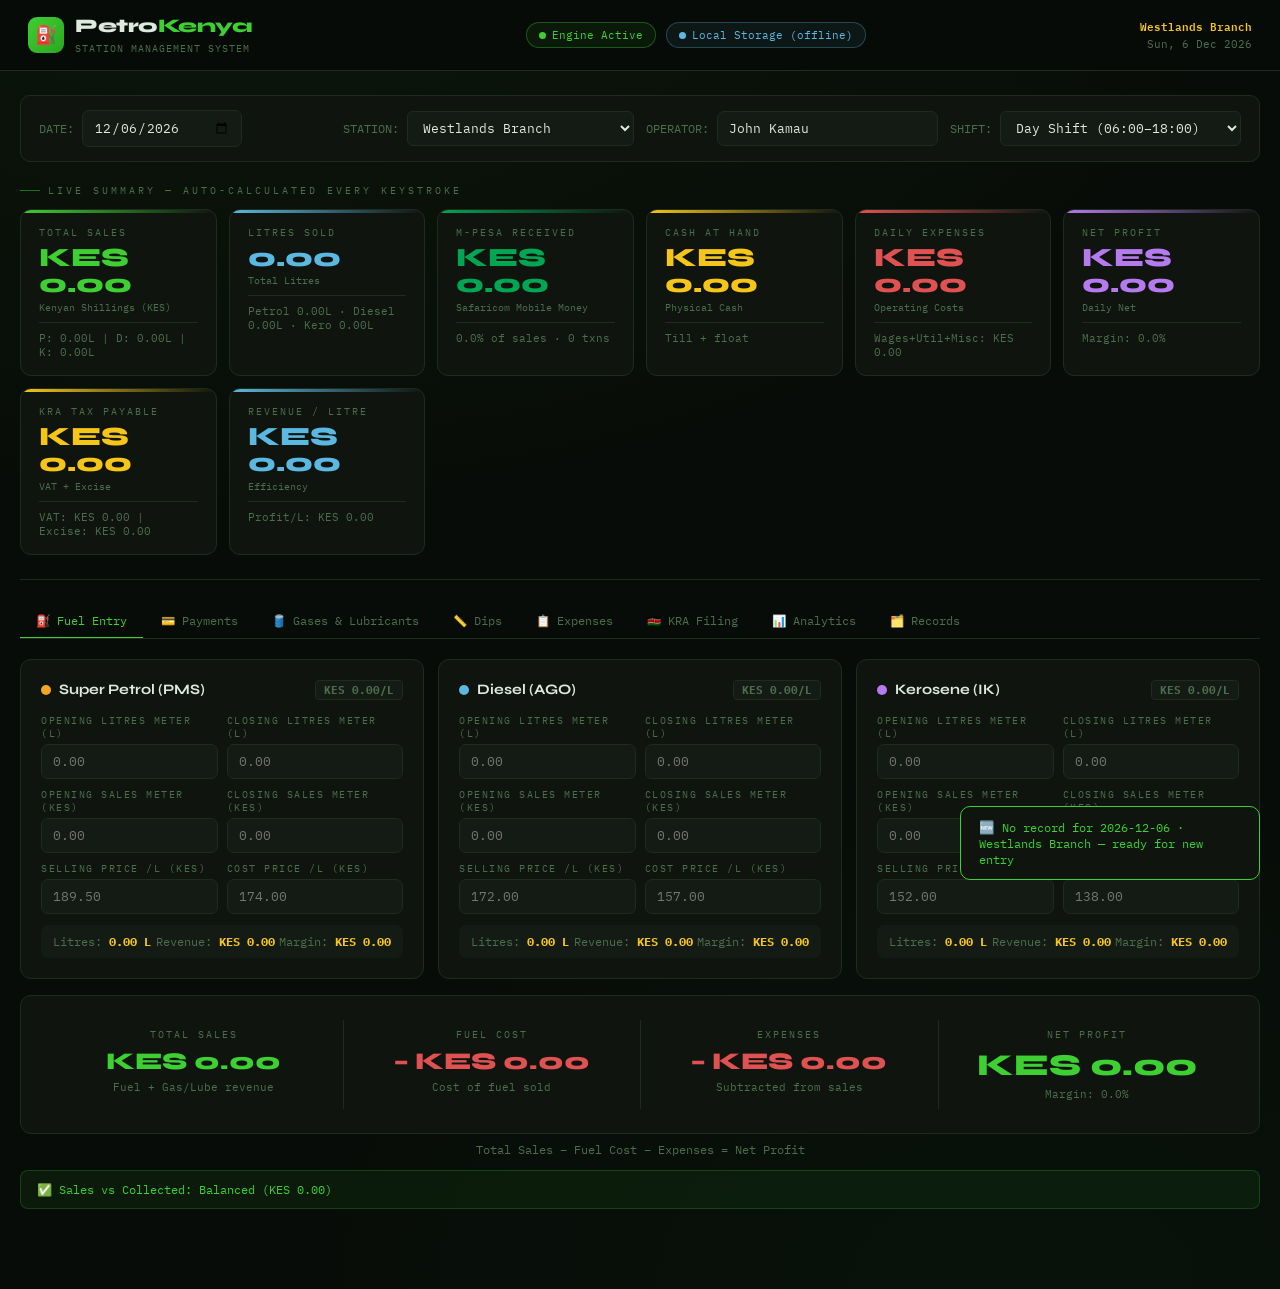
==== index.html @ 95410c6a "Add PetroKenya station dashboard with local SQLite backend API - index.html: station dashboard (fuel" ====
<!DOCTYPE html>
<html lang="en">
<head>
<meta charset="UTF-8">
<meta name="viewport" content="width=device-width,initial-scale=1.0">
<title>PetroKenya — Station Dashboard</title>
<link href="https://fonts.googleapis.com/css2?family=Syne:wght@400;600;700;800&family=IBM+Plex+Mono:wght@400;500;600&display=swap" rel="stylesheet">
<style>
:root{
  --bg:#080c08;--s1:#0f140f;--s2:#141a14;--s3:#1a221a;
  --brd:#1f2b1f;--acc:#3ecf32;--acc2:#f5c518;--mpesa:#00a651;
  --red:#e05252;--blue:#5bb8e0;--purple:#b57bee;
  --txt:#dfeadf;--mut:#4d6e4d;
  --mono:'IBM Plex Mono',monospace;--sans:'Syne',sans-serif;
}
*{margin:0;padding:0;box-sizing:border-box}
html{scroll-behavior:smooth}
body{background:var(--bg);color:var(--txt);font-family:var(--sans);min-height:100vh;
  background-image:radial-gradient(ellipse 80% 50% at 20% -10%,rgba(62,207,50,.06),transparent),
  radial-gradient(ellipse 60% 40% at 80% 100%,rgba(0,166,81,.04),transparent)}

/* ════ HEADER ════ */
header{display:flex;align-items:center;justify-content:space-between;
  padding:14px 28px;border-bottom:1px solid var(--brd);
  background:rgba(8,12,8,.96);position:sticky;top:0;z-index:200;
  backdrop-filter:blur(16px);gap:12px;flex-wrap:wrap}
.logo{display:flex;align-items:center;gap:11px;text-decoration:none}
.logo-mark{width:36px;height:36px;background:linear-gradient(135deg,var(--acc),#2aa820);
  border-radius:9px;display:flex;align-items:center;justify-content:center;font-size:18px;flex-shrink:0}
.logo-text h1{font-size:1.2rem;font-weight:800;letter-spacing:-.5px;color:var(--txt)}
.logo-text h1 span{color:var(--acc)}
.logo-text small{font-family:var(--mono);font-size:.62rem;color:var(--mut);letter-spacing:1px}
.hdr-center{display:flex;align-items:center;gap:10px;flex-wrap:wrap}
.status-pill{display:flex;align-items:center;gap:6px;padding:5px 12px;
  border-radius:20px;font-family:var(--mono);font-size:.68rem;border:1px solid var(--brd);
  white-space:nowrap;transition:all .3s}
.status-pill.ok{border-color:rgba(62,207,50,.35);color:var(--acc);background:rgba(62,207,50,.07)}
.status-pill.calc{border-color:rgba(245,197,24,.35);color:var(--acc2);background:rgba(245,197,24,.07)}
.status-pill.err{border-color:rgba(224,82,82,.35);color:var(--red);background:rgba(224,82,82,.07)}
.dot{width:7px;height:7px;border-radius:50%;background:currentColor}
.dot.pulse{animation:pulse 2s infinite}
@keyframes pulse{0%,100%{opacity:1}50%{opacity:.2}}
.spin{display:inline-block;width:9px;height:9px;border:2px solid currentColor;
  border-top-color:transparent;border-radius:50%;animation:spin .6s linear infinite}
@keyframes spin{to{transform:rotate(360deg)}}
.hdr-info{text-align:right;font-family:var(--mono);font-size:.68rem;color:var(--mut);line-height:1.7}
.hdr-info strong{color:var(--acc2)}

/* ════ LAYOUT ════ */
main{max-width:1380px;margin:0 auto;padding:24px 20px 80px}
.sep{border:none;border-top:1px solid var(--brd);margin:24px 0}
.stag{font-family:var(--mono);font-size:.6rem;letter-spacing:3px;text-transform:uppercase;
  color:var(--mut);margin-bottom:12px;display:flex;align-items:center;gap:8px}
.stag::before{content:'';display:inline-block;width:20px;height:1px;background:var(--acc);opacity:.5}

/* ════ TOP BAR ════ */
.top-bar{display:flex;align-items:center;gap:12px;margin-bottom:22px;flex-wrap:wrap;
  background:var(--s1);border:1px solid var(--brd);border-radius:10px;padding:14px 18px}
.top-bar label{font-family:var(--mono);font-size:.72rem;color:var(--mut);white-space:nowrap}
.top-bar input,.top-bar select{
  background:var(--s2);border:1px solid var(--brd);color:var(--txt);
  font-family:var(--mono);font-size:.82rem;padding:7px 11px;border-radius:6px;outline:none;
  transition:border-color .18s;min-width:0}
.top-bar input:focus,.top-bar select:focus{border-color:var(--acc)}
.date-grp,.station-grp{display:flex;align-items:center;gap:8px;flex:1;min-width:160px}
.date-grp input{max-width:160px}
.station-grp input{flex:1}

/* ════ SUMMARY CARDS ════ */
.cards{display:grid;grid-template-columns:repeat(auto-fit,minmax(195px,1fr));gap:12px;margin-bottom:24px}
.card{background:var(--s1);border:1px solid var(--brd);border-radius:11px;
  padding:16px 18px;position:relative;overflow:hidden;cursor:default;
  transition:border-color .2s,transform .15s}
.card:hover{border-color:var(--c,var(--acc));transform:translateY(-2px)}
.card::before{content:'';position:absolute;top:0;left:0;right:0;height:3px;
  background:linear-gradient(90deg,var(--c,var(--acc)),transparent)}
.card-lbl{font-family:var(--mono);font-size:.6rem;letter-spacing:2px;text-transform:uppercase;
  color:var(--mut);margin-bottom:6px}
.card-val{font-size:1.65rem;font-weight:800;line-height:1;color:var(--c,var(--acc));
  transition:all .3s;font-variant-numeric:tabular-nums}
.card-unit{font-family:var(--mono);font-size:.62rem;color:var(--mut);margin-top:3px}
.card-sub{font-family:var(--mono);font-size:.68rem;color:var(--mut);margin-top:8px;
  padding-top:8px;border-top:1px solid var(--brd)}
.card-sub b{color:var(--txt)}

/* ════ TABS ════ */
.tabs{display:flex;gap:2px;border-bottom:1px solid var(--brd);margin-bottom:20px;overflow-x:auto;
  scrollbar-width:none}
.tabs::-webkit-scrollbar{display:none}
.tab-btn{font-family:var(--mono);font-size:.72rem;padding:9px 16px;border:none;
  background:transparent;color:var(--mut);cursor:pointer;
  border-bottom:2px solid transparent;margin-bottom:-1px;white-space:nowrap;
  border-radius:5px 5px 0 0;transition:color .2s,background .2s}
.tab-btn:hover{color:var(--txt);background:rgba(255,255,255,.03)}
.tab-btn.on{color:var(--acc);border-bottom-color:var(--acc)}
.panel{display:none}.panel.on{display:block}

/* ════ GRIDS ════ */
.g2{display:grid;grid-template-columns:repeat(auto-fit,minmax(290px,1fr));gap:14px}
.g3{display:grid;grid-template-columns:repeat(auto-fit,minmax(195px,1fr));gap:12px}
.g4{display:grid;grid-template-columns:repeat(auto-fit,minmax(170px,1fr));gap:10px}
.box{background:var(--s1);border:1px solid var(--brd);border-radius:11px;padding:20px}
.box-title{font-weight:700;font-size:.9rem;margin-bottom:14px;display:flex;align-items:center;gap:8px}
.fuel-dot{width:10px;height:10px;border-radius:50%;flex-shrink:0}
.price-tag{margin-left:auto;font-family:var(--mono);font-size:.7rem;background:var(--s2);
  border:1px solid var(--brd);padding:2px 8px;border-radius:4px;color:var(--mut)}
.ig{display:flex;flex-direction:column;gap:4px}
.ig label{font-family:var(--mono);font-size:.6rem;letter-spacing:1.5px;text-transform:uppercase;color:var(--mut)}
input[type=number],input[type=text],input[type=date],select,textarea{
  background:var(--s2);border:1px solid var(--brd);color:var(--txt);
  font-family:var(--mono);font-size:.82rem;padding:8px 11px;border-radius:7px;
  outline:none;width:100%;transition:border-color .18s}
input:focus,select:focus,textarea:focus{border-color:var(--acc)}
input[readonly]{background:rgba(245,197,24,.04);border-color:rgba(245,197,24,.15);
  color:var(--acc2);cursor:default}
textarea{resize:vertical;min-height:72px}
.fuel-row{display:grid;grid-template-columns:1fr 1fr;gap:9px}
.fuel-total{margin-top:11px;background:var(--s2);border-radius:7px;padding:9px 12px;
  display:flex;justify-content:space-between;font-family:var(--mono);font-size:.75rem;color:var(--mut)}
.fuel-total b{color:var(--acc2)}

/* ════ PROFIT BOX ════ */
.pbox{background:var(--s1);border:1px solid var(--brd);border-radius:11px;padding:24px;
  display:grid;grid-template-columns:1fr 1fr 1fr;gap:0;margin-top:16px}
@media(max-width:620px){.pbox{grid-template-columns:1fr}}
.pbox-item{text-align:center;padding:8px 16px}
.pbox-item+.pbox-item{border-left:1px solid var(--brd)}
@media(max-width:620px){.pbox-item+.pbox-item{border-left:none;border-top:1px solid var(--brd);padding-top:20px}}
.pl{font-family:var(--mono);font-size:.62rem;letter-spacing:2px;text-transform:uppercase;color:var(--mut);margin-bottom:6px}
.pv{font-size:1.9rem;font-weight:800;transition:color .3s,all .3s}
.pm{font-family:var(--mono);font-size:.68rem;color:var(--mut);margin-top:4px}

/* ════ VARIANCE ════ */
.var-bar{margin-top:13px;padding:11px 16px;border-radius:8px;font-family:var(--mono);
  font-size:.76rem;display:flex;align-items:center;gap:8px;transition:all .3s}
.var-bar.ok{background:rgba(62,207,50,.07);border:1px solid rgba(62,207,50,.22);color:var(--acc)}
.var-bar.warn{background:rgba(245,197,24,.07);border:1px solid rgba(245,197,24,.22);color:var(--acc2)}
.var-bar.bad{background:rgba(224,82,82,.07);border:1px solid rgba(224,82,82,.22);color:var(--red)}

/* ════ KRA BOX ════ */
.kra-wrap{border:1px solid var(--brd);border-radius:11px;overflow:hidden}
.kra-head{background:linear-gradient(135deg,#1a1100,#0a140a);
  border-bottom:1px solid var(--brd);padding:16px 22px;display:flex;align-items:center;gap:13px}
.kra-seal{width:44px;height:44px;background:var(--acc2);border-radius:50%;
  display:flex;align-items:center;justify-content:center;font-size:20px;flex-shrink:0}
.kra-ttl{font-weight:800;font-size:1rem}
.kra-sub{font-family:var(--mono);font-size:.68rem;color:var(--mut);margin-top:2px}
.kra-body{padding:22px;background:var(--s1)}
.kra-computed{background:var(--s2);border:1px solid var(--brd);border-radius:9px;
  padding:16px;margin-top:16px}
.kcc-title{font-family:var(--mono);font-size:.62rem;letter-spacing:2px;text-transform:uppercase;
  color:var(--mut);margin-bottom:12px;display:flex;align-items:center;gap:8px}
.kcc-title::after{content:'AUTO';font-size:.55rem;background:rgba(62,207,50,.15);
  color:var(--acc);border:1px solid rgba(62,207,50,.25);padding:1px 6px;border-radius:3px}
.kcc-grid{display:grid;grid-template-columns:repeat(auto-fit,minmax(160px,1fr));gap:12px}
.kcc-item .lbl{font-family:var(--mono);font-size:.62rem;color:var(--mut)}
.kcc-item .val{font-family:var(--mono);font-size:.95rem;font-weight:600;color:var(--acc2);margin-top:2px;transition:all .3s}
.kcc-item.big .val{font-size:1.15rem;color:#ffd700}
.kra-note{background:rgba(245,197,24,.05);border:1px solid rgba(245,197,24,.15);
  border-radius:7px;padding:11px 15px;margin-top:14px;font-family:var(--mono);
  font-size:.7rem;color:#a08010;line-height:1.7}

/* ════ ANALYTICS CHARTS ════ */
.chart-bars{margin-top:8px}
.cb-row{display:flex;align-items:center;gap:10px;margin-bottom:7px;font-family:var(--mono);font-size:.72rem}
.cb-lbl{width:75px;color:var(--mut);text-align:right;white-space:nowrap;overflow:hidden;text-overflow:ellipsis}
.cb-track{flex:1;height:18px;background:var(--s2);border-radius:3px;overflow:hidden;position:relative}
.cb-fill{height:100%;border-radius:3px;transition:width .7s cubic-bezier(.4,0,.2,1);min-width:2px}
.cb-val{width:100px;color:var(--acc2);text-align:right;white-space:nowrap}
.stat-row{display:flex;justify-content:space-between;padding:7px 0;
  border-bottom:1px solid rgba(31,43,31,.7);font-family:var(--mono);font-size:.78rem}
.stat-row:last-child{border:none}
.stat-row span:last-child{color:var(--acc2);font-weight:600}

/* ════ RECORDS TABLE ════ */
.tbl-wrap{border:1px solid var(--brd);border-radius:11px;overflow:auto;background:var(--s1)}
table{width:100%;border-collapse:collapse;font-family:var(--mono);font-size:.72rem;white-space:nowrap}
thead{border-bottom:1px solid var(--brd)}
th{padding:10px 13px;text-align:left;color:var(--mut);letter-spacing:1.5px;text-transform:uppercase;font-size:.58rem}
td{padding:10px 13px;border-bottom:1px solid rgba(31,43,31,.6)}
tr:last-child td{border:none}
tr:hover td{background:var(--s2)}
.badge{display:inline-block;padding:2px 8px;border-radius:4px;font-size:.65rem;font-weight:600}
.bg{background:rgba(62,207,50,.12);color:var(--acc);border:1px solid rgba(62,207,50,.22)}
.br{background:rgba(224,82,82,.1);color:var(--red);border:1px solid rgba(224,82,82,.2)}

/* ════ BUTTONS ════ */
.btn{font-family:var(--sans);font-weight:700;font-size:.8rem;letter-spacing:.3px;
  padding:10px 20px;border-radius:8px;border:none;cursor:pointer;transition:all .18s;outline:none}
.btn-g{background:var(--acc);color:#030a03}.btn-g:hover{background:#52d946;transform:translateY(-1px)}
.btn-y{background:var(--acc2);color:#080400;font-weight:800}.btn-y:hover{background:#ffd72a;transform:translateY(-1px)}
.btn-o{background:transparent;border:1px solid var(--brd);color:var(--mut)}.btn-o:hover{border-color:var(--acc);color:var(--acc)}
.btn-r{background:transparent;border:1px solid var(--red);color:var(--red)}.btn-r:hover{background:rgba(224,82,82,.1)}
.btn-b{background:rgba(62,207,50,.1);border:1px solid rgba(62,207,50,.25);color:var(--acc)}.btn-b:hover{background:rgba(62,207,50,.18)}
.actions{display:flex;gap:10px;flex-wrap:wrap;margin-top:18px}

/* ════ MODAL ════ */
.overlay{position:fixed;inset:0;background:rgba(0,0,0,.88);z-index:300;
  display:flex;align-items:center;justify-content:center;
  opacity:0;pointer-events:none;transition:opacity .25s}
.overlay.open{opacity:1;pointer-events:all}
.modal{background:var(--s1);border:1px solid var(--brd);border-radius:14px;
  padding:28px;max-width:580px;width:92%;max-height:92vh;overflow-y:auto;
  transform:scale(.94);transition:transform .25s}
.overlay.open .modal{transform:scale(1)}
.m-title{font-size:1.1rem;font-weight:800;margin-bottom:4px}
.m-sub{font-family:var(--mono);font-size:.7rem;color:var(--mut);margin-bottom:20px}
.m-sec{margin-bottom:16px}
.m-sec-ttl{font-family:var(--mono);font-size:.62rem;letter-spacing:2px;text-transform:uppercase;
  color:var(--mut);margin-bottom:8px;border-bottom:1px solid var(--brd);padding-bottom:5px}
.m-row{display:flex;justify-content:space-between;padding:5px 0;font-family:var(--mono);
  font-size:.77rem;border-bottom:1px solid rgba(31,43,31,.5)}
.m-row:last-child{border:none}
.m-row span:last-child{color:var(--acc2);font-weight:600}
.m-foot{display:flex;gap:10px;justify-content:flex-end;margin-top:20px;border-top:1px solid var(--brd);padding-top:16px}

/* ════ PRINT STYLES ════ */
@media print{
  header,#tabBar,.actions,#toast,.overlay{display:none!important}
  body{background:#fff;color:#000}
  .card,.box,.kra-wrap,.tbl-wrap{border:1px solid #ccc!important;background:#fff!important;break-inside:avoid}
  .card-val,.pv,.kcc-item .val{color:#000!important}
}

/* ════ TOAST ════ */
#toast{position:fixed;bottom:20px;right:20px;background:var(--s1);
  border:1px solid var(--acc);border-radius:10px;padding:12px 18px;
  font-family:var(--mono);font-size:.78rem;color:var(--acc);z-index:999;
  transform:translateY(60px);opacity:0;transition:all .28s ease;max-width:300px}
#toast.show{transform:translateY(0);opacity:1}
#toast.e{border-color:var(--red);color:var(--red)}
</style>
</head>
<body>

<!-- ═══ HEADER ═══ -->
<header>
  <div class="logo">
    <div class="logo-mark">⛽</div>
    <div class="logo-text">
      <h1>Petro<span>Kenya</span></h1>
      <small>STATION MANAGEMENT SYSTEM</small>
    </div>
  </div>
  <div class="hdr-center">
    <div class="status-pill ok" id="enginePill">
      <span class="dot pulse"></span> C++ Engine Ready
    </div>
    <div class="status-pill" id="dbPill" style="border-color:rgba(91,184,224,.3);color:var(--blue);background:rgba(91,184,224,.07)">
      <span class="dot" style="background:var(--blue)"></span> SQLite Active
    </div>
  </div>
  <div class="hdr-info">
    <div id="hStation" style="font-weight:600;color:var(--acc2)">Westlands Branch</div>
    <div id="hDate"></div>
  </div>
</header>

<main>
  <!-- TOP BAR -->
  <div class="top-bar">
    <div class="date-grp">
      <label>DATE:</label>
      <input type="date" id="fDate" oninput="this.dataset.userEdited='1';loadRecordForDateAndStation()">
    </div>
    <div class="station-grp">
      <label>STATION:</label>
      <select id="fStation" onchange="document.getElementById('hStation').textContent=this.value||'PetroKenya';loadRecordForDateAndStation()">
        <option value="Westlands Branch">Westlands Branch</option>
        <option value="Himaki Branch">Himaki Branch</option>
        <option value="Ngeria Branch">Ngeria Branch</option>
        <option value="Nairobi West Branch">Nairobi West Branch</option>
        <option value="Mombasa Road Branch">Mombasa Road Branch</option>
        <option value="Kisumu Branch">Kisumu Branch</option>
        <option value="Nakuru Branch">Nakuru Branch</option>
      </select>
    </div>
    <div class="station-grp">
      <label>OPERATOR:</label>
      <input type="text" id="fOperator" placeholder="Operator Name" value="John Kamau">
    </div>
    <div class="station-grp">
      <label>SHIFT:</label>
      <select id="fShift">
        <option>Day Shift (06:00–18:00)</option>
        <option>Night Shift (18:00–06:00)</option>
        <option>Full Day</option>
      </select>
    </div>
  </div>

  <!-- ── SUMMARY CARDS ── -->
  <div class="stag">Live Summary — auto-calculated every keystroke</div>
  <div class="cards">
    <div class="card" style="--c:#3ecf32">
      <div class="card-lbl">Total Sales</div>
      <div class="card-val" id="cRev">KES 0</div>
      <div class="card-unit">Kenyan Shillings (KES)</div>
      <div class="card-sub" id="cRevSub">Awaiting fuel data…</div>
    </div>
    <div class="card" style="--c:#5bb8e0">
      <div class="card-lbl">Litres Sold</div>
      <div class="card-val" id="cLit">0.00</div>
      <div class="card-unit">Total Litres</div>
      <div class="card-sub" id="cLitSub">—</div>
    </div>
    <div class="card" style="--c:#00a651">
      <div class="card-lbl">M-Pesa Received</div>
      <div class="card-val" id="cMpesa">KES 0</div>
      <div class="card-unit">Safaricom Mobile Money</div>
      <div class="card-sub" id="cMpesaSub">0 transactions</div>
    </div>
    <div class="card" style="--c:#f5c518">
      <div class="card-lbl">Cash at Hand</div>
      <div class="card-val" id="cCash">KES 0</div>
      <div class="card-unit">Physical Cash</div>
      <div class="card-sub">Till + float</div>
    </div>
    <div class="card" style="--c:#e05252">
      <div class="card-lbl">Daily Expenses</div>
      <div class="card-val" id="cExp">KES 0</div>
      <div class="card-unit">Operating Costs</div>
      <div class="card-sub" id="cExpSub">—</div>
    </div>
    <div class="card" id="profCard" style="--c:#b57bee">
      <div class="card-lbl">Net Profit</div>
      <div class="card-val" id="cProfit">KES 0</div>
      <div class="card-unit">Daily Net</div>
      <div class="card-sub" id="cMarginSub">Margin: 0%</div>
    </div>
    <div class="card" style="--c:#f5c518">
      <div class="card-lbl">KRA Tax Payable</div>
      <div class="card-val" id="cTax">KES 0</div>
      <div class="card-unit">VAT + Excise</div>
      <div class="card-sub" id="cTaxSub">—</div>
    </div>
    <div class="card" style="--c:#5bb8e0">
      <div class="card-lbl">Revenue / Litre</div>
      <div class="card-val" id="cRevPerL">KES 0</div>
      <div class="card-unit">Efficiency</div>
      <div class="card-sub" id="cProfPerL">Profit/L: KES 0</div>
    </div>
  </div>

  <hr class="sep">

  <!-- ══ TABS ══ -->
  <div class="tabs" id="tabBar">
    <button class="tab-btn on"  onclick="tab('fuel',this)">⛽ Fuel Entry</button>
    <button class="tab-btn"     onclick="tab('pay',this)">💳 Payments</button>
    <button class="tab-btn"     onclick="tab('gas',this)">🛢️ Gases & Lubricants</button>
    <button class="tab-btn"     onclick="tab('dips',this)">📏 Dips</button>
    <button class="tab-btn"     onclick="tab('exp',this)">📋 Expenses</button>
    <button class="tab-btn"     onclick="tab('kra',this)">🇰🇪 KRA Filing</button>
    <button class="tab-btn"     onclick="tab('ana',this)">📊 Analytics</button>
    <button class="tab-btn"     onclick="tab('rec',this)">🗂️ Records</button>
  </div>

  <!-- ══ PANEL: FUEL ══ -->
  <div class="panel on" id="p-fuel">
    <div class="g2">
      <!-- PETROL -->
      <div class="box">
        <div class="box-title">
          <div class="fuel-dot" style="background:#f5a623"></div>
          Super Petrol (PMS)
          <div class="price-tag">KES <span id="pPriceTag">0</span>/L</div>
        </div>
        <div class="fuel-row">
          <div class="ig"><label>Opening Litres Meter (L)</label>
            <input type="number" id="pOpen" placeholder="0.00" step="0.01" oninput="calc()"></div>
          <div class="ig"><label>Closing Litres Meter (L)</label>
            <input type="number" id="pClose" placeholder="0.00" step="0.01" oninput="calc()"></div>
          <div class="ig"><label>Opening Sales Meter (KES)</label>
            <input type="number" id="pSalesOpen" placeholder="0.00" step="0.01" oninput="calc()"></div>
          <div class="ig"><label>Closing Sales Meter (KES)</label>
            <input type="number" id="pSalesClose" placeholder="0.00" step="0.01" oninput="calc()"></div>
          <div class="ig"><label>Selling Price /L (KES)</label>
            <input type="number" id="pPrice" placeholder="189.50" step="0.01" oninput="calc()"></div>
          <div class="ig"><label>Cost Price /L (KES)</label>
            <input type="number" id="pCost" placeholder="174.00" step="0.01" oninput="calc()"></div>
        </div>
        <div class="fuel-total">
          <span>Litres: <b id="pLit">0.00 L</b></span>
          <span>Revenue: <b id="pRev">KES 0</b></span>
          <span>Margin: <b id="pMgn">KES 0</b></span>
        </div>
        <div class="fuel-total" id="pPumpCheckRow" style="display:none">
          <span>Pump Sales Total: <b id="pPumpSales">KES 0</b></span>
          <span><span id="pPumpVarianceLabel">Variance: </span><b id="pPumpVariance">KES 0</b></span>
        </div>
      </div>
      <!-- DIESEL -->
      <div class="box">
        <div class="box-title">
          <div class="fuel-dot" style="background:#5bb8e0"></div>
          Diesel (AGO)
          <div class="price-tag">KES <span id="dPriceTag">0</span>/L</div>
        </div>
        <div class="fuel-row">
          <div class="ig"><label>Opening Litres Meter (L)</label>
            <input type="number" id="dOpen" placeholder="0.00" step="0.01" oninput="calc()"></div>
          <div class="ig"><label>Closing Litres Meter (L)</label>
            <input type="number" id="dClose" placeholder="0.00" step="0.01" oninput="calc()"></div>
          <div class="ig"><label>Opening Sales Meter (KES)</label>
            <input type="number" id="dSalesOpen" placeholder="0.00" step="0.01" oninput="calc()"></div>
          <div class="ig"><label>Closing Sales Meter (KES)</label>
            <input type="number" id="dSalesClose" placeholder="0.00" step="0.01" oninput="calc()"></div>
          <div class="ig"><label>Selling Price /L (KES)</label>
            <input type="number" id="dPrice" placeholder="172.00" step="0.01" oninput="calc()"></div>
          <div class="ig"><label>Cost Price /L (KES)</label>
            <input type="number" id="dCost" placeholder="157.00" step="0.01" oninput="calc()"></div>
        </div>
        <div class="fuel-total">
          <span>Litres: <b id="dLit">0.00 L</b></span>
          <span>Revenue: <b id="dRev">KES 0</b></span>
          <span>Margin: <b id="dMgn">KES 0</b></span>
        </div>
        <div class="fuel-total" id="dPumpCheckRow" style="display:none">
          <span>Pump Sales Total: <b id="dPumpSales">KES 0</b></span>
          <span><span id="dPumpVarianceLabel">Variance: </span><b id="dPumpVariance">KES 0</b></span>
        </div>
      </div>
      <!-- KEROSENE -->
      <div class="box">
        <div class="box-title">
          <div class="fuel-dot" style="background:#b57bee"></div>
          Kerosene (IK)
          <div class="price-tag">KES <span id="kPriceTag">0</span>/L</div>
        </div>
        <div class="fuel-row">
          <div class="ig"><label>Opening Litres Meter (L)</label>
            <input type="number" id="kOpen" placeholder="0.00" step="0.01" oninput="calc()"></div>
          <div class="ig"><label>Closing Litres Meter (L)</label>
            <input type="number" id="kClose" placeholder="0.00" step="0.01" oninput="calc()"></div>
          <div class="ig"><label>Opening Sales Meter (KES)</label>
            <input type="number" id="kSalesOpen" placeholder="0.00" step="0.01" oninput="calc()"></div>
          <div class="ig"><label>Closing Sales Meter (KES)</label>
            <input type="number" id="kSalesClose" placeholder="0.00" step="0.01" oninput="calc()"></div>
          <div class="ig"><label>Selling Price /L (KES)</label>
            <input type="number" id="kPrice" placeholder="152.00" step="0.01" oninput="calc()"></div>
          <div class="ig"><label>Cost Price /L (KES)</label>
            <input type="number" id="kCost" placeholder="138.00" step="0.01" oninput="calc()"></div>
        </div>
        <div class="fuel-total">
          <span>Litres: <b id="kLit">0.00 L</b></span>
          <span>Revenue: <b id="kRev">KES 0</b></span>
          <span>Margin: <b id="kMgn">KES 0</b></span>
        </div>
        <div class="fuel-total" id="kPumpCheckRow" style="display:none">
          <span>Pump Sales Total: <b id="kPumpSales">KES 0</b></span>
          <span><span id="kPumpVarianceLabel">Variance: </span><b id="kPumpVariance">KES 0</b></span>
        </div>
      </div>
    </div>

    <!-- PROFIT BOX -->
    <div class="pbox" style="grid-template-columns:1fr 1fr 1fr 1fr">
      <div class="pbox-item">
        <div class="pl">Total Sales</div>
        <div class="pv" id="pvRev" style="color:var(--acc);font-size:1.5rem">KES 0</div>
        <div class="pm">Fuel + Gas/Lube revenue</div>
      </div>
      <div class="pbox-item">
        <div class="pl">Fuel Cost</div>
        <div class="pv" id="pvFuelCost" style="color:var(--red);font-size:1.5rem">− KES 0</div>
        <div class="pm">Cost of fuel sold</div>
      </div>
      <div class="pbox-item">
        <div class="pl">Expenses</div>
        <div class="pv" id="pvExpenses" style="color:var(--red);font-size:1.5rem">− KES 0</div>
        <div class="pm">Subtracted from sales</div>
      </div>
      <div class="pbox-item">
        <div class="pl">Net Profit</div>
        <div class="pv" id="pvProfit" style="color:var(--acc)">KES 0</div>
        <div class="pm" id="pvMargin">Margin: 0%</div>
      </div>
    </div>
    <div style="font-family:var(--mono);font-size:.72rem;color:var(--mut);text-align:center;margin-top:8px">
      Total Sales − Fuel Cost − Expenses = Net Profit
    </div>
    <div class="var-bar ok" id="varBar">✅ Variance: KES 0.00 — Balanced</div>
  </div>

  <!-- ══ PANEL: PAYMENTS ══ -->
  <div class="panel" id="p-pay">
    <div class="g2" style="margin-bottom:16px">
      <div class="box">
        <div class="box-title">📱 M-Pesa
          <span style="margin-left:auto;font-family:var(--mono);font-size:.65rem;background:rgba(0,166,81,.12);color:#00a651;border:1px solid rgba(0,166,81,.25);padding:2px 8px;border-radius:4px">SAFARICOM</span>
        </div>
        <div class="g2" style="gap:10px">
          <div class="ig"><label>Amount Received (KES)</label>
            <input type="number" id="fMpesa" placeholder="0.00" step="0.01" oninput="calc()"></div>
          <div class="ig"><label>No. of Transactions</label>
            <input type="number" id="fMpesaTxn" placeholder="0" oninput="calc()"></div>
          <div class="ig"><label>Till / Paybill No.</label>
            <input type="text" id="fMpesaTill" placeholder="e.g. 5XXXXXX"></div>
          <div class="ig"><label>M-Pesa Ref (last txn)</label>
            <input type="text" id="fMpesaRef" placeholder="e.g. RGK7ABC123"></div>
        </div>
      </div>
      <div class="box">
        <div class="box-title">💵 Cash at Hand</div>
        <div class="g2" style="gap:10px">
          <div class="ig"><label>Cash Collected (KES)</label>
            <input type="number" id="fCash" placeholder="0.00" step="0.01" oninput="calc()"></div>
          <div class="ig"><label>Opening Float (KES)</label>
            <input type="number" id="fFloat" placeholder="e.g. 5000" oninput="calc()"></div>
          <div class="ig"><label>Cash Banked Today (KES)</label>
            <input type="number" id="fBanked" placeholder="0.00" oninput="calc()"></div>
          <div class="ig"><label>Balance in Till (auto)</label>
            <input type="number" id="fTillBal" readonly placeholder="0.00"></div>
        </div>
      </div>
      <div class="box">
        <div class="box-title">🧾 Credit / Card / Other</div>
        <div class="g2" style="gap:10px">
          <div class="ig"><label>Credit Sales (KES)</label>
            <input type="number" id="fCredit" placeholder="0.00" step="0.01" oninput="calc()"></div>
          <div class="ig"><label>Card / POS Payments (KES)</label>
            <input type="number" id="fCard" placeholder="0.00" step="0.01" oninput="calc()"></div>
          <div class="ig" style="grid-column:1/-1"><label>Account / Customer Name</label>
            <input type="text" id="fCreditCust" placeholder="e.g. Nairobi Bus Services Ltd"></div>
        </div>
      </div>
    </div>
    <div style="background:var(--s1);border:1px solid var(--brd);border-radius:9px;padding:14px 18px;font-family:var(--mono);font-size:.78rem;display:flex;gap:24px;flex-wrap:wrap">
      <span>M-Pesa: <b id="pMpesaPct" style="color:#00a651">0%</b></span>
      <span>Cash: <b id="pCashPct" style="color:var(--acc2)">0%</b></span>
      <span>Credit+Card: <b id="pOtherPct" style="color:var(--purple)">0%</b></span>
      <span style="margin-left:auto">Total Collected: <b id="pCollected" style="color:var(--acc)">KES 0</b></span>
    </div>
  </div>

  <!-- ══ PANEL: GASES & LUBRICANTS ══ -->
  <div class="panel" id="p-gas">
    <div class="box" style="margin-bottom:16px">
      <div class="box-title">
        🛢️ Gases & Lubricants — Itemised Sales
        <span style="margin-left:auto;font-family:var(--mono);font-size:.68rem;color:var(--mut)">
          LPG cylinders, engine oil, grease, coolant, etc.
        </span>
      </div>
      <div id="gasItemsList" style="display:flex;flex-direction:column;gap:8px;margin-bottom:12px"></div>
      <div style="display:flex;gap:9px;align-items:flex-end;flex-wrap:wrap">
        <div class="ig" style="flex:2;min-width:160px">
          <label>Product Name</label>
          <input type="text" id="gasItemName" placeholder="e.g. 6kg LPG Cylinder, Engine Oil 5L">
        </div>
        <div class="ig" style="flex:1;min-width:90px">
          <label>Category</label>
          <select id="gasItemCategory">
            <option value="Gas">Gas / LPG</option>
            <option value="Lubricant">Lubricant / Oil</option>
            <option value="Other">Other</option>
          </select>
        </div>
        <div class="ig" style="flex:1;min-width:80px">
          <label>Quantity</label>
          <input type="number" id="gasItemQty" placeholder="1" step="1" min="1" value="1">
        </div>
        <div class="ig" style="flex:1;min-width:110px">
          <label>Unit Price (KES)</label>
          <input type="number" id="gasItemPrice" placeholder="0.00" step="0.01"
            onkeydown="if(event.key==='Enter')addGasItem()">
        </div>
        <button class="btn btn-g" onclick="addGasItem()" style="white-space:nowrap">＋ Add Item</button>
      </div>
      <div class="fuel-total" style="margin-top:12px">
        <span>Items: <b id="gasItemCount">0</b></span>
        <span>Gas Sales: <b id="gasCategoryTotal" style="color:var(--acc2)">KES 0</b></span>
        <span>Lubricant Sales: <b id="lubeCategoryTotal" style="color:var(--blue)">KES 0</b></span>
        <span>Total Revenue: <b id="gasItemsTotal" style="color:var(--acc)">KES 0</b></span>
      </div>
    </div>
    <div style="background:var(--s1);border:1px solid var(--brd);border-radius:9px;padding:14px 18px;font-family:var(--mono);font-size:.78rem;display:flex;gap:24px;flex-wrap:wrap">
      <span>This total is automatically added to Gross Revenue and Net Profit.</span>
    </div>
  </div>

  <!-- ══ PANEL: DIPS (Tank Stock Reconciliation) ══ -->
  <div class="panel" id="p-dips">
    <div class="box" style="margin-bottom:14px">
      <div class="box-title">
        📏 Tank Dip Reconciliation
        <span style="margin-left:auto;font-family:var(--mono);font-size:.68rem;color:var(--mut)">
          Physical stock check vs. pump meter sales
        </span>
      </div>
      <div style="font-family:var(--mono);font-size:.72rem;color:var(--mut);margin-bottom:4px">
        Expected Stock = Opening Dip + Deliveries Received − Litres Sold (from pump meters)
      </div>
    </div>

    <div class="g2">
      <!-- PETROL DIP -->
      <div class="box">
        <div class="box-title">
          <div class="fuel-dot" style="background:#f5a623"></div>
          Petrol Tank Dip
        </div>
        <div class="fuel-row">
          <div class="ig"><label>Opening Dip (L)</label>
            <input type="number" id="pDipOpen" placeholder="0.00" step="0.01" oninput="calc()"></div>
          <div class="ig"><label>Deliveries Received (L)</label>
            <input type="number" id="pDelivered" placeholder="0.00" step="0.01" oninput="calc()"></div>
          <div class="ig"><label>Closing Dip (L)</label>
            <input type="number" id="pDipClose" placeholder="0.00" step="0.01" oninput="calc()"></div>
        </div>
        <div class="fuel-total">
          <span>Litres Sold (Pump): <b id="pDipSold">0.00 L</b></span>
          <span>Expected Stock: <b id="pDipExpected">0.00 L</b></span>
        </div>
        <div class="fuel-total" id="pDipVarianceRow">
          <span><span id="pDipVarianceLabel">Variance: </span><b id="pDipVariance">0.00 L</b></span>
        </div>
      </div>

      <!-- DIESEL DIP -->
      <div class="box">
        <div class="box-title">
          <div class="fuel-dot" style="background:#5bb8e0"></div>
          Diesel Tank Dip
        </div>
        <div class="fuel-row">
          <div class="ig"><label>Opening Dip (L)</label>
            <input type="number" id="dDipOpen" placeholder="0.00" step="0.01" oninput="calc()"></div>
          <div class="ig"><label>Deliveries Received (L)</label>
            <input type="number" id="dDelivered" placeholder="0.00" step="0.01" oninput="calc()"></div>
          <div class="ig"><label>Closing Dip (L)</label>
            <input type="number" id="dDipClose" placeholder="0.00" step="0.01" oninput="calc()"></div>
        </div>
        <div class="fuel-total">
          <span>Litres Sold (Pump): <b id="dDipSold">0.00 L</b></span>
          <span>Expected Stock: <b id="dDipExpected">0.00 L</b></span>
        </div>
        <div class="fuel-total" id="dDipVarianceRow">
          <span><span id="dDipVarianceLabel">Variance: </span><b id="dDipVariance">0.00 L</b></span>
        </div>
      </div>

      <!-- KEROSENE DIP -->
      <div class="box">
        <div class="box-title">
          <div class="fuel-dot" style="background:#b57bee"></div>
          Kerosene Tank Dip
        </div>
        <div class="fuel-row">
          <div class="ig"><label>Opening Dip (L)</label>
            <input type="number" id="kDipOpen" placeholder="0.00" step="0.01" oninput="calc()"></div>
          <div class="ig"><label>Deliveries Received (L)</label>
            <input type="number" id="kDelivered" placeholder="0.00" step="0.01" oninput="calc()"></div>
          <div class="ig"><label>Closing Dip (L)</label>
            <input type="number" id="kDipClose" placeholder="0.00" step="0.01" oninput="calc()"></div>
        </div>
        <div class="fuel-total">
          <span>Litres Sold (Pump): <b id="kDipSold">0.00 L</b></span>
          <span>Expected Stock: <b id="kDipExpected">0.00 L</b></span>
        </div>
        <div class="fuel-total" id="kDipVarianceRow">
          <span><span id="kDipVarianceLabel">Variance: </span><b id="kDipVariance">0.00 L</b></span>
        </div>
      </div>
    </div>

    <div class="kra-note" style="margin-top:14px">
      ⚠️ <b>HOW TO READ VARIANCE:</b> &nbsp; A <b>negative</b> variance means the tank has
      <b>less fuel than expected</b> (possible leak, theft, or meter under-reading — investigate).
      A <b>positive</b> variance means <b>more fuel than expected</b> (possible meter over-reading
      or measurement error). Small variances (under ±10L) are normal evaporation/measurement tolerance.
    </div>
  </div>

  <!-- ══ PANEL: EXPENSES ══ -->
  <div class="panel" id="p-exp">
    <div class="g4" style="margin-bottom:14px">
      <div class="ig"><label>Staff Wages (KES)</label>
        <input type="number" id="eWages" placeholder="0.00" oninput="calc()"></div>
      <div class="ig"><label>Electricity / Generator (KES)</label>
        <input type="number" id="eElec" placeholder="0.00" oninput="calc()"></div>
      <div class="ig"><label>Water (KES)</label>
        <input type="number" id="eWater" placeholder="0.00" oninput="calc()"></div>
      <div class="ig"><label>Maintenance / Equipment (KES)</label>
        <input type="number" id="eMaint" placeholder="0.00" oninput="calc()"></div>
      <div class="ig"><label>Lubricants / Oil Stock (KES)</label>
        <input type="number" id="eLubes" placeholder="0.00" oninput="calc()"></div>
      <div class="ig">
        <label style="display:flex;align-items:center;gap:6px;cursor:pointer" onclick="toggleMiscPanel()">
          Miscellaneous (KES)
          <span id="miscToggleIcon" style="color:var(--acc);font-size:.9rem">▸</span>
        </label>
        <input type="number" id="eMisc" placeholder="0.00" readonly
          style="cursor:pointer" onclick="toggleMiscPanel()">
      </div>
    </div>

    <!-- Miscellaneous line-item breakdown -->
    <div class="box" id="miscPanel" style="display:none;margin-bottom:14px">
      <div class="box-title">
        🧾 Miscellaneous — Itemised
        <span style="margin-left:auto;font-family:var(--mono);font-size:.68rem;color:var(--mut)">
          Click "＋ Add Item" for each thing you spent on
        </span>
      </div>
      <div id="miscItemsList" style="display:flex;flex-direction:column;gap:8px;margin-bottom:12px"></div>
      <div style="display:flex;gap:9px;align-items:flex-end;flex-wrap:wrap">
        <div class="ig" style="flex:2;min-width:160px">
          <label>Item Name</label>
          <input type="text" id="miscItemName" placeholder="e.g. Toilet paper, tip, repairs">
        </div>
        <div class="ig" style="flex:1;min-width:110px">
          <label>Amount (KES)</label>
          <input type="number" id="miscItemAmount" placeholder="0.00" step="0.01"
            onkeydown="if(event.key==='Enter')addMiscItem()">
        </div>
        <button class="btn btn-g" onclick="addMiscItem()" style="white-space:nowrap">＋ Add Item</button>
      </div>
      <div class="fuel-total" style="margin-top:12px">
        <span>Items: <b id="miscItemCount">0</b></span>
        <span>Miscellaneous Total: <b id="miscItemsTotal" style="color:var(--acc2)">KES 0</b></span>
      </div>
    </div>
    <div style="background:var(--s1);border:1px solid var(--brd);border-radius:9px;padding:14px 18px;font-family:var(--mono);font-size:.78rem;display:flex;gap:24px;flex-wrap:wrap">
      <span>Total Expenses: <b id="eTotalDisp" style="color:var(--red)">KES 0</b></span>
      <span>Revenue/L: <b id="eRevPerL" style="color:var(--acc2)">KES 0</b></span>
      <span>Profit/L: <b id="eProfPerL" style="color:var(--acc)">KES 0</b></span>
    </div>
    <div style="background:var(--s1);border:1px solid var(--brd);border-radius:9px;padding:14px 18px;margin-top:10px;font-family:var(--mono);font-size:.78rem;display:flex;gap:16px;flex-wrap:wrap;align-items:center">
      <span>Total Sales: <b id="eSalesRef" style="color:var(--acc2)">KES 0</b></span>
      <span style="color:var(--mut)">−</span>
      <span>Expenses: <b id="eExpRef" style="color:var(--red)">KES 0</b></span>
      <span style="color:var(--mut)">=</span>
      <span>Sales After Expenses: <b id="eSalesAfterExp" style="color:var(--acc)">KES 0</b></span>
    </div>

    <hr class="sep">

    <!-- ═══ CREDIT / INVOICE CUSTOMERS ═══ -->
    <div class="stag">Credit Customers — Invoiced Fuel Sales</div>
    <div class="box">
      <div class="box-title">🧾 New Invoice Entry</div>
      <div class="g3" style="margin-bottom:10px">
        <div class="ig"><label>Customer Name</label>
          <input type="text" id="invCustomer" placeholder="e.g. John Mwangi"></div>
        <div class="ig"><label>Company Name</label>
          <input type="text" id="invCompany" placeholder="e.g. Nairobi Bus Services Ltd"></div>
        <div class="ig"><label>Car Registration No.</label>
          <input type="text" id="invCarReg" placeholder="e.g. KDA 123X" style="text-transform:uppercase"></div>
        <div class="ig"><label>Phone Number</label>
          <input type="text" id="invPhone" placeholder="e.g. 0722 123 456"></div>
        <div class="ig"><label>Fuel Type</label>
          <select id="invFuelType">
            <option value="Petrol">Super Petrol (PMS)</option>
            <option value="Diesel">Diesel (AGO)</option>
            <option value="Kerosene">Kerosene (IK)</option>
          </select></div>
        <div class="ig"><label>Amount (KES)</label>
          <input type="number" id="invAmount" placeholder="0.00" step="0.01"></div>
      </div>
      <div class="actions" style="margin-top:0">
        <button class="btn btn-g" onclick="addInvoice()">➕ Add Invoice</button>
      </div>
    </div>

    <div class="tbl-wrap" style="margin-top:14px">
      <table>
        <thead><tr>
          <th>#</th><th>Customer</th><th>Company</th><th>Car Reg No.</th>
          <th>Phone</th><th>Fuel</th><th>Amount</th><th>Print</th><th>Del</th>
        </tr></thead>
        <tbody id="invoiceBody">
          <tr><td colspan="9" style="text-align:center;padding:24px;color:var(--mut);font-family:var(--mono);font-size:.74rem">
            No invoices added yet — fill the form above.
          </td></tr>
        </tbody>
      </table>
    </div>
    <div style="background:var(--s1);border:1px solid var(--brd);border-radius:9px;padding:14px 18px;font-family:var(--mono);font-size:.78rem;display:flex;gap:24px;flex-wrap:wrap;margin-top:10px">
      <span>Invoices Today: <b id="invCount" style="color:var(--blue)">0</b></span>
      <span>Total Invoiced: <b id="invTotalDisp" style="color:var(--purple)">KES 0</b></span>
      <span style="color:var(--mut)">↳ Auto-added to Credit Sales in Payments tab</span>
    </div>
  </div>

  <!-- ══ PANEL: KRA ══ -->
  <div class="panel" id="p-kra">
    <div class="kra-wrap">
      <div class="kra-head">
        <div class="kra-seal">🇰🇪</div>
        <div>
          <div class="kra-ttl">Kenya Revenue Authority — iTax</div>
          <div class="kra-sub">Petroleum Station Daily Sales Declaration · VAT & Excise Duty Filing</div>
        </div>
      </div>
      <div class="kra-body">
        <div class="g3">
          <div class="ig"><label>Taxpayer PIN</label>
            <input type="text" id="kPin" placeholder="e.g. A001234567B" style="text-transform:uppercase"></div>
          <div class="ig"><label>Business Registered Name</label>
            <input type="text" id="kBiz" placeholder="Registered Business Name"></div>
          <div class="ig"><label>Tax Period (Month/Year)</label>
            <input type="text" id="kPeriod" placeholder="e.g. June 2026"></div>
          <div class="ig"><label>Station / Branch</label>
            <input type="text" id="kBranch" placeholder="e.g. Westlands"></div>
          <div class="ig"><label>ETR / ESD Machine No.</label>
            <input type="text" id="kEtr" placeholder="e.g. ETR-12345"></div>
          <div class="ig"><label>Return Type</label>
            <select id="kReturnType">
              <option value="vat">VAT Return (Monthly)</option>
              <option value="excise">Excise Duty (Petroleum)</option>
              <option value="paye">PAYE (Employee Payroll)</option>
              <option value="withholding">Withholding Tax</option>
            </select></div>
        </div>

        <!-- AUTO COMPUTED -->
        <div class="kra-computed">
          <div class="kcc-title">Auto-Computed Tax Figures</div>
          <div class="kcc-grid">
            <div class="kcc-item"><div class="lbl">TAXABLE SALES (Ex-VAT)</div><div class="val" id="kExVat">KES 0.00</div></div>
            <div class="kcc-item"><div class="lbl">OUTPUT VAT @ 16%</div><div class="val" id="kVat">KES 0.00</div></div>
            <div class="kcc-item"><div class="lbl">TOTAL INCL. VAT</div><div class="val" id="kInclVat">KES 0.00</div></div>
            <div class="kcc-item"><div class="lbl">EXCISE — PETROL @ KES 21.95/L</div><div class="val" id="kExcP">KES 0.00</div></div>
            <div class="kcc-item"><div class="lbl">EXCISE — DIESEL @ KES 7.21/L</div><div class="val" id="kExcD">KES 0.00</div></div>
            <div class="kcc-item"><div class="lbl">EXCISE — KEROSENE @ KES 7.19/L</div><div class="val" id="kExcK">KES 0.00</div></div>
            <div class="kcc-item"><div class="lbl">ROAD LEVY — PETROL @ KES 18/L</div><div class="val" id="kRLP">KES 0.00</div></div>
            <div class="kcc-item"><div class="lbl">ROAD LEVY — DIESEL @ KES 13.19/L</div><div class="val" id="kRLD">KES 0.00</div></div>
            <div class="kcc-item big"><div class="lbl" style="color:var(--acc2)">TOTAL VAT + EXCISE PAYABLE</div><div class="val" id="kTotalTax">KES 0.00</div></div>
          </div>
        </div>

        <div class="ig" style="margin-top:16px">
          <label>Remarks / Adjustments / Exemptions / Credits</label>
          <textarea id="kRemarks" placeholder="Enter any tax adjustments, credit notes, exemptions, or notes for this period…"></textarea>
        </div>

        <div class="kra-note">
          ⚠️ <b>STATUTORY RATES (Kenya 2024/25):</b> &nbsp;VAT 16% &nbsp;|&nbsp;
          Excise Petrol KES 21.95/L &nbsp;|&nbsp; Excise Diesel KES 7.21/L &nbsp;|&nbsp;
          Excise Kerosene KES 7.19/L &nbsp;|&nbsp; Road Levy Petrol KES 18.00/L &nbsp;|&nbsp;
          Road Levy Diesel KES 13.19/L.
          All prices are VAT-inclusive. ETR/ESD receipt required per transaction.
          Verify at <b>itax.kra.go.ke</b> before filing.
        </div>

        <div class="actions">
          <button class="btn btn-y" onclick="openKra()">📋 Preview & File KRA Return</button>
          <button class="btn btn-g" onclick="saveRec()">💾 Save Daily Record</button>
          <button class="btn btn-o" onclick="window.print()">🖨️ Print Report</button>
          <button class="btn btn-b" onclick="exportCSV()">📥 Export CSV</button>
          <button class="btn btn-r" onclick="clearAll()">🗑️ Clear Form</button>
        </div>
      </div>
    </div>
  </div>

  <!-- ══ PANEL: ANALYTICS ══ -->
  <div class="panel" id="p-ana">
    <div class="g2">
      <div class="box">
        <div class="stag">Revenue — Last 7 Days</div>
        <div class="chart-bars" id="chartRev"></div>
      </div>
      <div class="box">
        <div class="stag">Net Profit — Last 7 Days</div>
        <div class="chart-bars" id="chartProfit"></div>
      </div>
      <div class="box">
        <div class="stag">Litres Sold — Last 7 Days</div>
        <div class="chart-bars" id="chartLit"></div>
      </div>
      <div class="box">
        <div class="stag">All-Time Totals</div>
        <div id="allTime"></div>
      </div>
    </div>
  </div>

  <!-- ══ PANEL: RECORDS ══ -->
  <div class="panel" id="p-rec">
    <div style="display:flex;gap:10px;margin-bottom:12px;align-items:center;flex-wrap:wrap">
      <button class="btn btn-b" onclick="refreshRecs()">🔄 Refresh</button>
      <button class="btn btn-o" onclick="exportCSV()">📥 Export CSV</button>
      <button class="btn" id="filterStationBtn" style="background:rgba(91,184,224,.1);border:1px solid rgba(91,184,224,.3);color:var(--blue)" onclick="toggleStationFilter()">🔽 Filter Branch</button>
      <select id="filterStation" style="display:none;background:var(--s2);border:1px solid var(--brd);color:var(--txt);font-family:var(--mono);font-size:.78rem;padding:7px 11px;border-radius:7px;outline:none" onchange="loadRecs()">
        <option value="">All Branches</option>
        <option value="Westlands Branch">Westlands Branch</option>
        <option value="Himaki Branch">Himaki Branch</option>
        <option value="Ngeria Branch">Ngeria Branch</option>
        <option value="Nairobi West Branch">Nairobi West Branch</option>
        <option value="Mombasa Road Branch">Mombasa Road Branch</option>
        <option value="Kisumu Branch">Kisumu Branch</option>
        <option value="Nakuru Branch">Nakuru Branch</option>
      </select>
      <span id="recCount" style="font-family:var(--mono);font-size:.72rem;color:var(--mut);margin-left:auto"></span>
      <button class="btn btn-r" onclick="eraseAllRecs()" style="margin-left:4px">🗑️ Erase All Records</button>
    </div>
    <div class="tbl-wrap">
      <table>
        <thead><tr>
          <th>#</th><th>Date</th><th>Station</th>
          <th>P-Litres</th><th>D-Litres</th><th>Total L</th>
          <th>Sales KES</th><th>M-Pesa</th><th>Cash</th>
          <th>Expenses</th><th>Profit</th><th>VAT</th><th>Tax Total</th><th>Del</th>
        </tr></thead>
        <tbody id="recBody">
          <tr><td colspan="14" style="text-align:center;padding:32px;color:var(--mut);font-family:var(--mono);font-size:.76rem">No records yet — save a daily entry first.</td></tr>
        </tbody>
      </table>
    </div>
  </div>

</main>

<!-- ══ KRA MODAL ══ -->
<div class="overlay" id="kraOverlay">
  <div class="modal">
    <div class="m-title">🇰🇪 KRA iTax — Daily Filing Preview</div>
    <div class="m-sub">Kenya Revenue Authority · Petroleum Station Tax Declaration</div>
    <div class="m-sec">
      <div class="m-sec-ttl">Taxpayer Details</div>
      <div class="m-row"><span>PIN</span><span id="mPin">—</span></div>
      <div class="m-row"><span>Business Name</span><span id="mBiz">—</span></div>
      <div class="m-row"><span>Tax Period</span><span id="mPeriod">—</span></div>
      <div class="m-row"><span>Return Type</span><span id="mRType">—</span></div>
      <div class="m-row"><span>ETR Machine No.</span><span id="mEtr">—</span></div>
      <div class="m-row"><span>Filing Date</span><span id="mDate">—</span></div>
    </div>
    <div class="m-sec">
      <div class="m-sec-ttl">Sales Data</div>
      <div class="m-row"><span>Super Petrol Litres</span><span id="mPL">—</span></div>
      <div class="m-row"><span>Diesel Litres</span><span id="mDL">—</span></div>
      <div class="m-row"><span>Kerosene Litres</span><span id="mKL">—</span></div>
      <div class="m-row"><span>Gross Revenue (VAT-incl.)</span><span id="mGross">—</span></div>
    </div>
    <div class="m-sec">
      <div class="m-sec-ttl">Tax Breakdown (C++ Computed)</div>
      <div class="m-row"><span>Taxable Sales (Ex-VAT)</span><span id="mExVat">—</span></div>
      <div class="m-row"><span>Output VAT @ 16%</span><span id="mVat">—</span></div>
      <div class="m-row"><span>Excise Duty — Petrol</span><span id="mExcP">—</span></div>
      <div class="m-row"><span>Excise Duty — Diesel</span><span id="mExcD">—</span></div>
      <div class="m-row"><span>Excise Duty — Kerosene</span><span id="mExcK">—</span></div>
      <div class="m-row"><span>Road Levy — Petrol</span><span id="mRLP">—</span></div>
      <div class="m-row"><span>Road Levy — Diesel</span><span id="mRLD">—</span></div>
      <div class="m-row" style="border-top:1px solid var(--acc2);margin-top:6px;padding-top:8px">
        <span><b>TOTAL VAT + EXCISE PAYABLE</b></span>
        <span id="mTotal" style="color:#ffd700;font-size:1rem">—</span>
      </div>
    </div>
    <div class="m-sec">
      <div class="m-sec-ttl">Remarks</div>
      <div id="mRemarks" style="font-family:var(--mono);font-size:.74rem;color:var(--mut)">None</div>
    </div>
    <div class="m-foot">
      <button class="btn btn-o" onclick="closeKra()">Close</button>
      <button class="btn btn-y" onclick="window.print()">🖨️ Print / Download</button>
      <button class="btn btn-g" onclick="saveRec().then(closeKra)">💾 Save Record</button>
    </div>
  </div>
</div>

<!-- ══ RECORD DETAIL MODAL ══ -->
<div class="overlay" id="detailOverlay">
  <div class="modal" style="max-width:640px">
    <div class="m-title">📄 Daily Record — <span id="rdStation">—</span></div>
    <div class="m-sub" id="rdDate">—</div>

    <div class="m-sec">
      <div class="m-sec-ttl">⛽ Fuel Sales</div>
      <div class="m-row"><span>Super Petrol</span><span id="rdPetrol">—</span></div>
      <div class="m-row"><span>Diesel (AGO)</span><span id="rdDiesel">—</span></div>
      <div class="m-row"><span>Kerosene (IK)</span><span id="rdKero">—</span></div>
      <div class="m-row"><span>Total Litres</span><span id="rdTotalL">—</span></div>
    </div>

    <div class="m-sec" id="rdPumpSec" style="display:none">
      <div class="m-sec-ttl">🔢 Pump Sales Meter Cross-Check</div>
      <div id="rdPumpItems"></div>
    </div>

    <div class="m-sec" id="rdDipSec" style="display:none">
      <div class="m-sec-ttl">📏 Tank Dip Reconciliation</div>
      <div id="rdDipItems"></div>
    </div>

    <div class="m-sec" id="rdGasSec" style="display:none">
      <div class="m-sec-ttl">🛢️ Gases & Lubricants</div>
      <div id="rdGasItems"></div>
    </div>

    <div class="m-sec">
      <div class="m-sec-ttl">💳 Payments Collected</div>
      <div class="m-row"><span>M-Pesa</span><span id="rdMpesa">—</span></div>
      <div class="m-row"><span>Cash</span><span id="rdCash">—</span></div>
      <div class="m-row"><span>Credit</span><span id="rdCredit">—</span></div>
      <div class="m-row"><span>Card</span><span id="rdCard">—</span></div>
      <div class="m-row" style="border-top:1px solid var(--brd);margin-top:4px;padding-top:6px">
        <span><b>Total Collected</b></span><span id="rdTotalCollected">—</span>
      </div>
    </div>

    <div class="m-sec" id="rdInvoiceSec" style="display:none">
      <div class="m-sec-ttl">🧾 Credit Customer Invoices</div>
      <div id="rdInvoiceItems"></div>
    </div>

    <div class="m-sec">
      <div class="m-sec-ttl">📋 Expenses</div>
      <div class="m-row"><span>Wages</span><span id="rdWages">—</span></div>
      <div class="m-row"><span>Electricity</span><span id="rdElec">—</span></div>
      <div class="m-row"><span>Water</span><span id="rdWater">—</span></div>
      <div class="m-row"><span>Maintenance</span><span id="rdMaint">—</span></div>
      <div class="m-row"><span>Lubricants Stock</span><span id="rdLubes">—</span></div>
      <div class="m-row"><span>Miscellaneous</span><span id="rdMisc">—</span></div>
      <div id="rdMiscItems"></div>
      <div class="m-row" style="border-top:1px solid var(--brd);margin-top:4px;padding-top:6px">
        <span><b>Total Expenses</b></span><span id="rdTotalExp">—</span>
      </div>
    </div>

    <div class="m-sec">
      <div class="m-sec-ttl">📈 Profit & Loss</div>
      <div class="m-row"><span>Gross Revenue</span><span id="rdGross">—</span></div>
      <div class="m-row"><span>Total Cost</span><span id="rdTotalCost">—</span></div>
      <div class="m-row" style="border-top:1px solid var(--acc);margin-top:6px;padding-top:8px">
        <span><b>Net Profit</b></span><span id="rdProfit" style="font-size:1rem">—</span>
      </div>
      <div class="m-row"><span>Profit Margin</span><span id="rdMargin">—</span></div>
    </div>

    <div class="m-sec">
      <div class="m-sec-ttl">🇰🇪 KRA Tax</div>
      <div class="m-row"><span>Output VAT @ 16%</span><span id="rdVat">—</span></div>
      <div class="m-row"><span>Total Excise Duty</span><span id="rdExcise">—</span></div>
      <div class="m-row" style="border-top:1px solid var(--acc2);margin-top:4px;padding-top:6px">
        <span><b>Total Tax Payable</b></span><span id="rdTax" style="color:#ffd700">—</span>
      </div>
      <div class="m-row"><span>KRA PIN</span><span id="rdKraPin">—</span></div>
      <div class="m-row"><span>Return Type</span><span id="rdKraType">—</span></div>
    </div>

    <div class="m-sec" id="rdRemarksSec" style="display:none">
      <div class="m-sec-ttl">Remarks</div>
      <div id="rdRemarks" style="font-family:var(--mono);font-size:.74rem;color:var(--mut)">—</div>
    </div>

    <div class="m-foot">
      <button class="btn btn-o" onclick="closeDetail()">Close</button>
      <button class="btn btn-y" onclick="window.print()">🖨️ Print</button>
      <button class="btn btn-r" id="rdDeleteBtn" onclick="deleteFromDetail()">🗑️ Delete Record</button>
    </div>
  </div>
</div>

<!-- ══ IN-PAGE CONFIRM MODAL (never blocked by browser dialog suppression) ══ -->
<div class="overlay" id="confirmOverlay">
  <div class="modal" style="max-width:420px;text-align:center">
    <div style="font-size:2rem;margin-bottom:8px">⚠️</div>
    <div class="m-title" id="confirmTitle" style="margin-bottom:10px">Are you sure?</div>
    <div id="confirmMessage" style="font-family:var(--mono);font-size:.82rem;color:var(--mut);
      white-space:pre-line;line-height:1.6;margin-bottom:22px">—</div>
    <div class="m-foot" style="justify-content:center">
      <button class="btn btn-o" onclick="closeConfirmModal(false)">Cancel</button>
      <button class="btn btn-r" id="confirmActionBtn" onclick="closeConfirmModal(true)">Yes, Proceed</button>
    </div>
  </div>
</div>

<div id="toast"></div>

<script>
/* ══════════════════════════════════════════════════════════════════════════════
   PetroKenya JavaScript — mirrors C++ engine formulas exactly
   Stores records in localStorage (SQLite-like persistence in browser)
   ══════════════════════════════════════════════════════════════════════════════ */

// ── Constants (same as C++) ──────────────────────────────────────────────────
const VAT       = 0.16;
const EX_P      = 21.95;   // Excise petrol
const EX_D      = 7.21;    // Excise diesel
const EX_K      = 7.19;    // Excise kerosene
const RL_P      = 18.00;   // Road levy petrol
const RL_D      = 13.19;   // Road levy diesel

// ── Helpers ──────────────────────────────────────────────────────────────────
const $  = id => document.getElementById(id);
const fv = id => parseFloat($(id)?.value) || 0;
const sv = id => $(id)?.value?.trim() || '';
const r2 = v  => Math.round(v * 100) / 100;
const fmt = n => Number(n||0).toLocaleString('en-KE',{minimumFractionDigits:2,maximumFractionDigits:2});
const fmtL = n => Number(n||0).toFixed(2);

// ── Backend API (server.py). Falls back to localStorage when opened as a file ──
const API_BASE = location.protocol.startsWith('http') ? '/api' : null;
let API_ONLINE = false;

async function api(method, path, body) {
  const res = await fetch(API_BASE + path, {
    method,
    headers: body ? { 'Content-Type': 'application/json' } : {},
    body: body ? JSON.stringify(body) : undefined
  });
  const data = await res.json().catch(() => ({}));
  if (!res.ok) throw new Error(data.error || ('HTTP ' + res.status));
  return data;
}

function setDbStatus() {
  const el = $('dbPill');
  if (!el) return;
  el.lastChild.textContent = API_ONLINE ? ' SQLite API Connected' : ' Local Storage (offline)';
}

// Pull every record from the server into the in-memory cache (RECS)
async function syncFromServer() {
  if (!API_BASE) { API_ONLINE = false; setDbStatus(); return false; }
  try {
    const data = await api('GET', '/records');
    RECS = Array.isArray(data.records) ? data.records : [];
    API_ONLINE = true;
  } catch (e) {
    console.error('API sync failed:', e);
    API_ONLINE = false;
    toast('⚠️ Backend unreachable — using local storage', true);
  }
  setDbStatus();
  return API_ONLINE;
}

async function refreshRecs() {
  await syncFromServer();
  loadRecs();
  renderAnalytics();
}

let COMP = {};   // last computed values
let RECS = [];   // saved records
let INVOICES = []; // today's credit invoices (customer, car reg, phone, company)
let MISC_ITEMS = []; // today's itemised miscellaneous expenses (name, amount)
let GAS_ITEMS = [];  // today's itemised gases & lubricants sales (name, category, qty, price)

// ── Main computation — mirrors C++ engine exactly ────────────────────────────
function compute() {
  // Gases & Lubricants (itemised revenue)
  const gasLubeRev = r2(GAS_ITEMS.reduce((sum, i) => sum + (i.qty * i.price), 0));
  const gasRevOnly  = r2(GAS_ITEMS.filter(i => i.category === 'Gas').reduce((s,i)=>s+(i.qty*i.price),0));
  const lubeRevOnly = r2(GAS_ITEMS.filter(i => i.category === 'Lubricant').reduce((s,i)=>s+(i.qty*i.price),0));

  // Fuel
  const pL = Math.max(0, fv('pClose') - fv('pOpen'));
  const dL = Math.max(0, fv('dClose') - fv('dOpen'));
  const kL = Math.max(0, fv('kClose') - fv('kOpen'));
  const pRev = r2(pL * fv('pPrice')), dRev = r2(dL * fv('dPrice')), kRev = r2(kL * fv('kPrice'));
  const pFC  = r2(pL * fv('pCost')),  dFC  = r2(dL * fv('dCost')),  kFC  = r2(kL * fv('kCost'));
  const pMgn = r2(pRev - pFC), dMgn = r2(dRev - dFC), kMgn = r2(kRev - kFC);
  const totalL   = r2(pL + dL + kL);
  const grossRev = r2(pRev + dRev + kRev + gasLubeRev);
  const totalFC  = r2(pFC + dFC + kFC);

  // Pump sales meter (the pump's own KES counter) — cross-check against calculated revenue
  const pPumpSales = Math.max(0, r2(fv('pSalesClose') - fv('pSalesOpen')));
  const dPumpSales = Math.max(0, r2(fv('dSalesClose') - fv('dSalesOpen')));
  const kPumpSales = Math.max(0, r2(fv('kSalesClose') - fv('kSalesOpen')));
  const totalPumpSales = r2(pPumpSales + dPumpSales + kPumpSales);
  const pPumpVariance = r2(pRev - pPumpSales);
  const dPumpVariance = r2(dRev - dPumpSales);
  const kPumpVariance = r2(kRev - kPumpSales);
  const pumpHasData = (fv('pSalesOpen') || fv('pSalesClose') || fv('dSalesOpen') || fv('dSalesClose') || fv('kSalesOpen') || fv('kSalesClose')) > 0;

  // Tank dip reconciliation: Expected Stock = Opening Dip + Deliveries − Litres Sold (pump meters)
  const pDipOpen = fv('pDipOpen'), pDelivered = fv('pDelivered'), pDipClose = fv('pDipClose');
  const dDipOpen = fv('dDipOpen'), dDelivered = fv('dDelivered'), dDipClose = fv('dDipClose');
  const kDipOpen = fv('kDipOpen'), kDelivered = fv('kDelivered'), kDipClose = fv('kDipClose');

  const pExpectedStock = r2(pDipOpen + pDelivered - pL);
  const dExpectedStock = r2(dDipOpen + dDelivered - dL);
  const kExpectedStock = r2(kDipOpen + kDelivered - kL);

  const pDipVariance = r2(pDipClose - pExpectedStock);
  const dDipVariance = r2(dDipClose - dExpectedStock);
  const kDipVariance = r2(kDipClose - kExpectedStock);

  const pDipHasData = (pDipOpen || pDipClose) > 0;
  const dDipHasData = (dDipOpen || dDipClose) > 0;
  const kDipHasData = (kDipOpen || kDipClose) > 0;

  // Payments
  const mpesa = fv('fMpesa'), cash = fv('fCash');
  const credit = fv('fCredit'), card = fv('fCard');
  const collected = r2(mpesa + cash + credit + card);
  const variance  = r2(grossRev - collected);
  const mpesaPct  = grossRev > 0 ? r2(mpesa / grossRev * 100) : 0;
  const cashPct   = grossRev > 0 ? r2(cash  / grossRev * 100) : 0;
  const otherPct  = grossRev > 0 ? r2((credit+card) / grossRev * 100) : 0;
  const float_ = fv('fFloat'), banked = fv('fBanked');
  const tillBal = r2(cash + float_ - banked);

  // Expenses
  const totalExp = r2(fv('eWages')+fv('eElec')+fv('eWater')+fv('eMaint')+fv('eLubes')+fv('eMisc'));

  // Profit
  const totalCost  = r2(totalFC + totalExp);
  const netProfit  = r2(grossRev - totalCost);
  const profitMgn  = grossRev > 0 ? r2(netProfit / grossRev * 100) : 0;
  const revPerL    = totalL > 0 ? r2(grossRev / totalL) : 0;
  const profitPerL = totalL > 0 ? r2(netProfit / totalL) : 0;

  // KRA Tax
  const exVat      = r2(grossRev / (1 + VAT));
  const outputVAT  = r2(grossRev - exVat);
  const excP = r2(pL * EX_P), excD = r2(dL * EX_D), excK = r2(kL * EX_K);
  const totalExcise = r2(excP + excD + excK);
  const rlP = r2(pL * RL_P), rlD = r2(dL * RL_D);
  const totalTax  = r2(outputVAT + totalExcise);

  return {
    pL,dL,kL,totalL,pRev,dRev,kRev,pFC,dFC,kFC,pMgn,dMgn,kMgn,
    gasLubeRev,gasRevOnly,lubeRevOnly,
    pPumpSales,dPumpSales,kPumpSales,totalPumpSales,
    pPumpVariance,dPumpVariance,kPumpVariance,pumpHasData,
    pExpectedStock,dExpectedStock,kExpectedStock,
    pDipVariance,dDipVariance,kDipVariance,
    pDipHasData,dDipHasData,kDipHasData,
    grossRev,totalFC,totalExp,totalCost,netProfit,profitMgn,revPerL,profitPerL,
    mpesa,cash,credit,card,collected,variance,mpesaPct,cashPct,otherPct,tillBal,
    exVat,outputVAT,excP,excD,excK,totalExcise,rlP,rlD,totalTax
  };
}

let debounceTimer = null;
function calc() {
  clearTimeout(debounceTimer);
  setStatus('calc');
  debounceTimer = setTimeout(() => {
    COMP = compute();
    updateUI();
    setStatus('ok');
  }, 120);
}

// ── Update every UI element ───────────────────────────────────────────────────
// ── Show/hide and colour the pump-sales-meter cross-check row for one fuel ────
function updatePumpCheckRow(prefix, pumpSales, variance, hasData) {
  const row = $(prefix + 'PumpCheckRow');
  if (!row) return;

  if (!hasData) {
    row.style.display = 'none';
    return;
  }
  row.style.display = 'flex';

  $(prefix + 'PumpSales').textContent = 'KES ' + fmt(pumpSales);

  const varEl = $(prefix + 'PumpVariance');
  const labelEl = $(prefix + 'PumpVarianceLabel');
  varEl.textContent = 'KES ' + fmt(variance);

  if (Math.abs(variance) < 1) {
    labelEl.textContent = '✅ Matches Pump: ';
    varEl.style.color = 'var(--acc)';
  } else if (Math.abs(variance) < 50) {
    labelEl.textContent = '⚠️ Variance: ';
    varEl.style.color = 'var(--acc2)';
  } else {
    labelEl.textContent = '🚨 Variance: ';
    varEl.style.color = 'var(--red)';
  }
}

// ── Show/hide and colour the tank dip reconciliation row for one fuel ────────
function updateDipRow(prefix, sold, expectedStock, variance, hasData) {
  const soldEl = $(prefix + 'DipSold');
  const expEl  = $(prefix + 'DipExpected');
  if (soldEl) soldEl.textContent = fmtL(sold) + ' L';
  if (expEl)  expEl.textContent  = fmtL(expectedStock) + ' L';

  const row = $(prefix + 'DipVarianceRow');
  if (!row) return;

  if (!hasData) {
    row.style.display = 'none';
    return;
  }
  row.style.display = 'flex';

  const varEl = $(prefix + 'DipVariance');
  const labelEl = $(prefix + 'DipVarianceLabel');
  varEl.textContent = fmtL(variance) + ' L';

  if (Math.abs(variance) < 10) {
    labelEl.textContent = '✅ Within Tolerance: ';
    varEl.style.color = 'var(--acc)';
  } else if (variance < 0) {
    labelEl.textContent = '🚨 Stock Short (possible leak/theft): ';
    varEl.style.color = 'var(--red)';
  } else {
    labelEl.textContent = '⚠️ Stock Surplus: ';
    varEl.style.color = 'var(--acc2)';
  }
}

function updateUI() {
  const c = COMP;

  // Fuel tab
  $('pLit').textContent = fmtL(c.pL)+' L'; $('pRev').textContent = 'KES '+fmt(c.pRev); $('pMgn').textContent = 'KES '+fmt(c.pMgn);
  $('dLit').textContent = fmtL(c.dL)+' L'; $('dRev').textContent = 'KES '+fmt(c.dRev); $('dMgn').textContent = 'KES '+fmt(c.dMgn);
  $('kLit').textContent = fmtL(c.kL)+' L'; $('kRev').textContent = 'KES '+fmt(c.kRev); $('kMgn').textContent = 'KES '+fmt(c.kMgn);
  $('pPriceTag').textContent = fv('pPrice').toFixed(2);
  $('dPriceTag').textContent = fv('dPrice').toFixed(2);
  $('kPriceTag').textContent = fv('kPrice').toFixed(2);

  // Pump sales meter cross-check rows (only shown once sales-meter values are entered)
  updatePumpCheckRow('p', c.pPumpSales, c.pPumpVariance, fv('pSalesOpen') || fv('pSalesClose'));
  updatePumpCheckRow('d', c.dPumpSales, c.dPumpVariance, fv('dSalesOpen') || fv('dSalesClose'));
  updatePumpCheckRow('k', c.kPumpSales, c.kPumpVariance, fv('kSalesOpen') || fv('kSalesClose'));

  // Tank dip reconciliation rows
  updateDipRow('p', c.pL, c.pExpectedStock, c.pDipVariance, c.pDipHasData);
  updateDipRow('d', c.dL, c.dExpectedStock, c.dDipVariance, c.dDipHasData);
  updateDipRow('k', c.kL, c.kExpectedStock, c.kDipVariance, c.kDipHasData);

  // Summary cards
  $('cRev').textContent   = 'KES '+fmt(c.grossRev);
  $('cRevSub').textContent= c.gasLubeRev > 0
    ? `Fuel: KES ${fmt(c.pRev+c.dRev+c.kRev)} + Gas/Lube: KES ${fmt(c.gasLubeRev)}`
    : `P: ${fmtL(c.pL)}L | D: ${fmtL(c.dL)}L | K: ${fmtL(c.kL)}L`;
  $('cLit').textContent   = fmt(c.totalL);
  $('cLitSub').textContent= `Petrol ${fmtL(c.pL)}L · Diesel ${fmtL(c.dL)}L · Kero ${fmtL(c.kL)}L`;
  $('cMpesa').textContent = 'KES '+fmt(c.mpesa);
  $('cMpesaSub').textContent = `${c.mpesaPct.toFixed(1)}% of sales · ${fv('fMpesaTxn')|0} txns`;
  $('cCash').textContent  = 'KES '+fmt(c.cash);
  $('cExp').textContent   = 'KES '+fmt(c.totalExp);
  $('cExpSub').textContent= `Wages+Util+Misc: KES ${fmt(c.totalExp)}`;
  $('cProfit').textContent= 'KES '+fmt(c.netProfit);
  $('cMarginSub').textContent = `Margin: ${c.profitMgn.toFixed(1)}%`;
  $('cTax').textContent   = 'KES '+fmt(c.totalTax);
  $('cTaxSub').textContent= `VAT: KES ${fmt(c.outputVAT)} | Excise: KES ${fmt(c.totalExcise)}`;
  $('cRevPerL').textContent = 'KES '+fmt(c.revPerL);
  $('cProfPerL').textContent = `Profit/L: KES ${fmt(c.profitPerL)}`;

  // Profit card colour
  $('profCard').style.setProperty('--c', c.netProfit >= 0 ? '#b57bee' : '#e05252');

  // Profit box
  $('pvRev').textContent  = 'KES '+fmt(c.grossRev);
  $('pvFuelCost').textContent = '− KES '+fmt(c.totalFC);
  $('pvExpenses').textContent = '− KES '+fmt(c.totalExp);
  $('pvProfit').textContent = 'KES '+fmt(c.netProfit);
  $('pvProfit').style.color = c.netProfit >= 0 ? 'var(--acc)' : 'var(--red)';
  $('pvMargin').textContent = `Margin: ${c.profitMgn.toFixed(1)}%`;

  // Variance
  const vb = $('varBar');
  if (Math.abs(c.variance) < 0.5) {
    vb.className = 'var-bar ok';
    vb.textContent = `✅ Sales vs Collected: Balanced (KES ${fmt(c.variance)})`;
  } else if (Math.abs(c.variance) < 10000) {
    vb.className = 'var-bar warn';
    vb.textContent = `⚠️ Variance: KES ${fmt(c.variance)} — Check credit/card entries`;
  } else {
    vb.className = 'var-bar bad';
    vb.textContent = `🚨 Large Variance: KES ${fmt(c.variance)} — Investigate discrepancy`;
  }

  // Payments tab
  $('pMpesaPct').textContent = c.mpesaPct.toFixed(1)+'%';
  $('pCashPct').textContent  = c.cashPct.toFixed(1)+'%';
  $('pOtherPct').textContent = c.otherPct.toFixed(1)+'%';
  $('pCollected').textContent = 'KES '+fmt(c.collected);
  $('fTillBal').value = c.tillBal.toFixed(2);

  // Expenses tab
  $('eTotalDisp').textContent = 'KES '+fmt(c.totalExp);
  $('eRevPerL').textContent   = 'KES '+fmt(c.revPerL);
  $('eProfPerL').textContent  = 'KES '+fmt(c.profitPerL);
  $('eProfPerL').style.color  = c.profitPerL >= 0 ? 'var(--acc)' : 'var(--red)';
  $('eSalesRef').textContent  = 'KES '+fmt(c.grossRev);
  $('eExpRef').textContent    = 'KES '+fmt(c.totalExp);
  $('eSalesAfterExp').textContent = 'KES '+fmt(r2(c.grossRev - c.totalExp));
  $('eSalesAfterExp').style.color = (c.grossRev - c.totalExp) >= 0 ? 'var(--acc)' : 'var(--red)';

  // KRA tab
  $('kExVat').textContent  = 'KES '+fmt(c.exVat);
  $('kVat').textContent    = 'KES '+fmt(c.outputVAT);
  $('kInclVat').textContent= 'KES '+fmt(c.grossRev);
  $('kExcP').textContent   = 'KES '+fmt(c.excP);
  $('kExcD').textContent   = 'KES '+fmt(c.excD);
  $('kExcK').textContent   = 'KES '+fmt(c.excK);
  $('kRLP').textContent    = 'KES '+fmt(c.rlP);
  $('kRLD').textContent    = 'KES '+fmt(c.rlD);
  $('kTotalTax').textContent = 'KES '+fmt(c.totalTax);
}

// ── Status pill ───────────────────────────────────────────────────────────────
function setStatus(s) {
  const el = $('enginePill');
  if (s === 'ok') {
    el.className = 'status-pill ok';
    el.innerHTML = '<span class="dot pulse"></span> Engine Active';
  } else if (s === 'calc') {
    el.className = 'status-pill calc';
    el.innerHTML = '<span class="spin"></span> Calculating…';
  }
}

// ── Tabs ──────────────────────────────────────────────────────────────────────
function tab(name, btn) {
  document.querySelectorAll('.panel').forEach(p => p.classList.remove('on'));
  document.querySelectorAll('.tab-btn').forEach(b => b.classList.remove('on'));
  $('p-'+name).classList.add('on');
  btn.classList.add('on');
  if (name === 'ana') renderAnalytics();
  if (name === 'rec') loadRecs();
}

// ── localStorage DB (mirrors SQLite backend) ──────────────────────────────────
// ── localStorage helpers ──────────────────────────────────────────────────────
function loadDB() {
  if (API_ONLINE) return; // RECS is kept in sync with the server by syncFromServer()
  try {
    const raw = localStorage.getItem('pk_records');
    RECS = raw ? JSON.parse(raw) : [];
    if (!Array.isArray(RECS)) RECS = [];
  } catch(e) {
    console.error('loadDB error:', e);
    RECS = [];
  }
}
function saveDB() {
  if (API_ONLINE) return; // server writes go through api() calls
  try {
    localStorage.setItem('pk_records', JSON.stringify(RECS));
  } catch(e) {
    toast('⚠️ Storage full — old records may be lost', true);
  }
}

// ── Load a record into the form (used when switching to a date that has data) ─
function populateFormFromRecord(r) {
  const setVal = (id, val) => { if ($(id)) $(id).value = (val === undefined || val === null) ? '' : val; };

  // Fuel
  setVal('pOpen', r.petrol_open);   setVal('pClose', r.petrol_close);
  setVal('pPrice', r.petrol_price); setVal('pCost', r.petrol_cost);
  setVal('pSalesOpen', r.petrol_sales_open); setVal('pSalesClose', r.petrol_sales_close);
  setVal('dOpen', r.diesel_open);   setVal('dClose', r.diesel_close);
  setVal('dPrice', r.diesel_price); setVal('dCost', r.diesel_cost);
  setVal('dSalesOpen', r.diesel_sales_open); setVal('dSalesClose', r.diesel_sales_close);
  setVal('kOpen', r.kero_open);     setVal('kClose', r.kero_close);
  setVal('kPrice', r.kero_price);   setVal('kCost', r.kero_cost);
  setVal('kSalesOpen', r.kero_sales_open);   setVal('kSalesClose', r.kero_sales_close);
  setVal('pDipOpen', r.petrol_dip_open); setVal('pDelivered', r.petrol_delivered); setVal('pDipClose', r.petrol_dip_close);
  setVal('dDipOpen', r.diesel_dip_open); setVal('dDelivered', r.diesel_delivered); setVal('dDipClose', r.diesel_dip_close);
  setVal('kDipOpen', r.kero_dip_open);   setVal('kDelivered', r.kero_delivered);   setVal('kDipClose', r.kero_dip_close);

  // Payments
  setVal('fMpesa', r.mpesa_amount); setVal('fMpesaTxn', r.mpesa_txns);
  setVal('fCash', r.cash_amount);
  setVal('fCredit', r.credit_amount); setVal('fCard', r.card_amount);

  // Expenses
  setVal('eWages', r.exp_wages); setVal('eElec', r.exp_elec); setVal('eWater', r.exp_water);
  setVal('eMaint', r.exp_maint); setVal('eLubes', r.exp_lubes); setVal('eMisc', r.exp_misc);

  // Itemised lists
  MISC_ITEMS = Array.isArray(r.misc_items) ? JSON.parse(JSON.stringify(r.misc_items)) : [];
  GAS_ITEMS  = Array.isArray(r.gas_items)  ? JSON.parse(JSON.stringify(r.gas_items))  : [];
  INVOICES   = Array.isArray(r.invoices)   ? JSON.parse(JSON.stringify(r.invoices))   : [];

  // KRA fields
  setVal('kPin', r.kra_pin); setVal('kBiz', r.kra_business); setVal('kPeriod', r.kra_period);
  setVal('kEtr', r.kra_etr); setVal('kRemarks', r.kra_remarks);
  if (r.kra_return_type && $('kReturnType')) $('kReturnType').value = r.kra_return_type;
  setVal('kBranch', r.kra_branch);
  setVal('fFloat', r.float_amount); setVal('fBanked', r.banked_amount);
  setVal('fMpesaTill', r.mpesa_till); setVal('fMpesaRef', r.mpesa_ref);
  setVal('fCreditCust', r.credit_customer);
  if (r.operator) setVal('fOperator', r.operator);
  if (r.shift) setVal('fShift', r.shift);

  // Credit field lock state follows invoice presence, same rule used elsewhere
  if ($('fCredit')) $('fCredit').readOnly = INVOICES.length > 0;

  renderMiscItems();
  renderGasItems();
  renderInvoices();
  calc();
}

// ── Clear the form for a fresh entry (used when switching to a date with no data) ─
function clearFormForNewEntry() {
  document.querySelectorAll('input[type="number"]').forEach(i => { if (!i.readOnly) i.value = ''; });
  ['kPin','kBiz','kPeriod','kEtr','fMpesaTill','fMpesaRef','fCreditCust','kRemarks']
    .forEach(id => $(id) && ($(id).value = ''));
  if ($('kReturnType')) $('kReturnType').value = 'vat';

  INVOICES = [];
  MISC_ITEMS = [];
  GAS_ITEMS = [];
  if ($('fCredit')) { $('fCredit').readOnly = false; $('fCredit').value = ''; }
  // eMisc is readonly (driven by MISC_ITEMS), so the loop above skips it
  if ($('eMisc')) $('eMisc').value = '';

  renderInvoices();
  renderMiscItems();
  renderGasItems();
  calc();
}

// ── Fires whenever the date or station changes: loads matching record, or resets ─
function loadRecordForDateAndStation() {
  const date = sv('fDate');
  const station = sv('fStation');
  if (!date || !station) return;

  loadDB();
  const existing = RECS.find(r => r.report_date === date && r.station === station);

  if (existing) {
    populateFormFromRecord(existing);
    toast('📂 Loaded existing record for ' + date + ' · ' + station);
  } else {
    clearFormForNewEntry();
    toast('🆕 No record for ' + date + ' · ' + station + ' — ready for new entry');
  }
}

// ── Save record ───────────────────────────────────────────────────────────────
async function saveRec() {
  const c = COMP;
  if (!c || c.grossRev === undefined) {
    toast('⚠️ No data to save — fill in fuel readings first', true);
    return;
  }
  const now = Date.now();
  const rec = {
    id:           now,
    uid:          'rec_' + now,
    report_date:  sv('fDate') || new Date().toISOString().split('T')[0],
    station:      sv('fStation') || 'Unknown Station',
    // raw inputs
    petrol_open:  fv('pOpen'),   petrol_close: fv('pClose'),
    petrol_price: fv('pPrice'),  petrol_cost:  fv('pCost'),
    petrol_sales_open: fv('pSalesOpen'), petrol_sales_close: fv('pSalesClose'),
    diesel_open:  fv('dOpen'),   diesel_close: fv('dClose'),
    diesel_price: fv('dPrice'),  diesel_cost:  fv('dCost'),
    diesel_sales_open: fv('dSalesOpen'), diesel_sales_close: fv('dSalesClose'),
    kero_open:    fv('kOpen'),   kero_close:   fv('kClose'),
    kero_price:   fv('kPrice'),  kero_cost:    fv('kCost'),
    kero_sales_open: fv('kSalesOpen'), kero_sales_close: fv('kSalesClose'),
    petrol_dip_open: fv('pDipOpen'), petrol_delivered: fv('pDelivered'), petrol_dip_close: fv('pDipClose'),
    diesel_dip_open: fv('dDipOpen'), diesel_delivered: fv('dDelivered'), diesel_dip_close: fv('dDipClose'),
    kero_dip_open: fv('kDipOpen'), kero_delivered: fv('kDelivered'), kero_dip_close: fv('kDipClose'),
    mpesa_amount: fv('fMpesa'),  mpesa_txns:   fv('fMpesaTxn'),
    cash_amount:  fv('fCash'),   credit_amount:fv('fCredit'), card_amount:fv('fCard'),
    exp_wages:fv('eWages'), exp_elec:fv('eElec'), exp_water:fv('eWater'),
    exp_maint:fv('eMaint'), exp_lubes:fv('eLubes'), exp_misc:fv('eMisc'),
    misc_items: JSON.parse(JSON.stringify(MISC_ITEMS)),
    gas_items: JSON.parse(JSON.stringify(GAS_ITEMS)),
    gas_lube_revenue: COMP.gasLubeRev || 0,
    // computed (from C++ engine mirror)
    petrol_litres:  c.pL    || 0,
    diesel_litres:  c.dL    || 0,
    kero_litres:    c.kL    || 0,
    total_litres:   c.totalL|| 0,
    gross_revenue:  c.grossRev   || 0,
    total_expenses: c.totalExp   || 0,
    total_cost:     c.totalCost  || 0,
    net_profit:     c.netProfit  || 0,
    profit_margin:  c.profitMgn  || 0,
    output_vat:     c.outputVAT  || 0,
    total_excise:   c.totalExcise|| 0,
    total_tax:      c.totalTax   || 0,
    // KRA filing fields
    kra_pin:         sv('kPin'),
    kra_business:    sv('kBiz'),
    kra_period:      sv('kPeriod'),
    kra_etr:         sv('kEtr'),
    kra_return_type: sv('kReturnType'),
    kra_remarks:     sv('kRemarks'),
    invoices:        JSON.parse(JSON.stringify(INVOICES)), // snapshot of today's credit invoices
    kra_branch:      sv('kBranch'),
    float_amount:    fv('fFloat'),  banked_amount: fv('fBanked'),
    mpesa_till:      sv('fMpesaTill'), mpesa_ref: sv('fMpesaRef'),
    credit_customer: sv('fCreditCust'),
    operator:        sv('fOperator'), shift: sv('fShift'),
    created_at: new Date().toISOString()
  };

  if (API_ONLINE) {
    // Server recomputes all figures and upserts on date + station
    try {
      const res = await api('POST', '/records', rec);
      toast((res.created ? '✅ Record saved — ' : '✅ Record updated — ') + rec.report_date + ' · ' + rec.station);
      await refreshRecs();
    } catch (e) {
      toast('⚠️ Save failed: ' + e.message, true);
    }
    return;
  }

  loadDB();
  // If a record for this date+station already exists, update it in place
  // (this is expected now that switching date/station loads that day's entry for editing)
  const dupIdx = RECS.findIndex(r => r.report_date === rec.report_date && r.station === rec.station);
  let isUpdate = false;
  if (dupIdx !== -1) {
    rec.id = RECS[dupIdx].id;   // keep the same id so it's a true update, not a new row
    rec.uid = RECS[dupIdx].uid;
    RECS.splice(dupIdx, 1);
    isUpdate = true;
  }
  RECS.unshift(rec);
  if (RECS.length > 365) RECS = RECS.slice(0, 365);
  saveDB();
  toast((isUpdate ? '✅ Record updated — ' : '✅ Record saved — ') + rec.report_date + ' · ' + rec.station);
  // Auto-refresh both tabs if they are visible
  loadRecs();
  renderAnalytics();
}

// ── Station filter toggle ─────────────────────────────────────────────────────
function toggleStationFilter() {
  const sel = $('filterStation');
  if (!sel) return;
  const isHidden = sel.style.display === 'none';
  sel.style.display = isHidden ? 'block' : 'none';
  const btn = $('filterStationBtn');
  if (btn) btn.textContent = isHidden ? '✖ Hide Filter' : '🔽 Filter Branch';
  if (!isHidden) { sel.value = ''; loadRecs(); }
}

// ── Erase all records ─────────────────────────────────────────────────────────
async function eraseAllRecs() {
  loadDB();
  if (!RECS.length) { toast('⚠️ No records to erase', true); return; }

  const filterBranch = $('filterStation') ? $('filterStation').value : '';
  const count = filterBranch
    ? RECS.filter(r => r.station === filterBranch).length
    : RECS.length;
  const target = filterBranch
    ? `all ${count} record${count !== 1 ? 's' : ''} for ${filterBranch}`
    : `ALL ${count} record${count !== 1 ? 's' : ''} from every branch`;

  const confirmed = await showConfirmModal(
    'Permanently Erase Records?',
    `This will delete ${target}.\n\nThis action CANNOT be undone.`
  );

  if (!confirmed) {
    toast('Erase cancelled — no records were deleted');
    return;
  }

  if (API_ONLINE) {
    try {
      await api('DELETE', '/records' + (filterBranch ? '?station=' + encodeURIComponent(filterBranch) : ''));
      toast(filterBranch ? `🗑️ All records for ${filterBranch} erased` : '🗑️ All records erased from every branch');
      await refreshRecs();
    } catch (e) {
      toast('⚠️ Erase failed: ' + e.message, true);
    }
    return;
  }

  if (filterBranch) {
    RECS = RECS.filter(r => r.station !== filterBranch);
    toast(`🗑️ All records for ${filterBranch} erased`);
  } else {
    RECS = [];
    toast('🗑️ All records erased from every branch');
  }
  saveDB();
  loadRecs();
  renderAnalytics();
}

// ── Invoice / Credit Customer management ──────────────────────────────────────
function addInvoice() {
  const customer = sv('invCustomer');
  const company  = sv('invCompany');
  const carReg   = sv('invCarReg').toUpperCase();
  const phone    = sv('invPhone');
  const fuelType = sv('invFuelType');
  const amount   = fv('invAmount');

  if (!customer) { toast('⚠️ Enter customer name', true); return; }
  if (!amount || amount <= 0) { toast('⚠️ Enter a valid invoice amount', true); return; }

  const inv = {
    id: Date.now(),
    invoiceNo: 'INV-' + new Date().toISOString().slice(0,10).replace(/-/g,'') + '-' + String(INVOICES.length + 1).padStart(3,'0'),
    date: sv('fDate') || todayLocal(),
    station: sv('fStation'),
    customer, company, carReg, phone, fuelType, amount,
    created_at: new Date().toISOString()
  };

  INVOICES.push(inv);
  renderInvoices();
  syncInvoicesToCredit();

  // Clear the form for next entry
  ['invCustomer','invCompany','invCarReg','invPhone','invAmount'].forEach(id => { if($(id)) $(id).value=''; });
  toast('🧾 Invoice added for ' + customer);
}

async function deleteInvoice(id) {
  const ok = await showConfirmModal('Delete Invoice?', 'This invoice will be permanently removed.');
  if (!ok) return;
  INVOICES = INVOICES.filter(i => i.id !== id);
  renderInvoices();
  syncInvoicesToCredit();
  toast('🗑️ Invoice deleted');
}

function renderInvoices() {
  const tbody = $('invoiceBody');
  if (!tbody) return;

  if (!INVOICES.length) {
    tbody.innerHTML = `<tr><td colspan="9" style="text-align:center;padding:24px;color:var(--mut);font-family:var(--mono);font-size:.74rem">
      No invoices added yet — fill the form above.
    </td></tr>`;
  } else {
    tbody.innerHTML = INVOICES.map((inv, i) => `
      <tr>
        <td style="color:var(--mut)">${i+1}</td>
        <td>${inv.customer}</td>
        <td style="color:var(--acc2)">${inv.company || '—'}</td>
        <td style="color:var(--blue)">${inv.carReg || '—'}</td>
        <td>${inv.phone || '—'}</td>
        <td>${inv.fuelType}</td>
        <td style="color:var(--purple)">KES ${fmt(inv.amount)}</td>
        <td><button class="btn btn-o" style="padding:3px 9px;font-size:.65rem" onclick="printInvoice(${inv.id})">🖨️</button></td>
        <td><button class="btn btn-r" style="padding:3px 9px;font-size:.65rem" onclick="deleteInvoice(${inv.id})">✕</button></td>
      </tr>
    `).join('');
  }

  const totalInvoiced = INVOICES.reduce((sum, inv) => sum + inv.amount, 0);
  if ($('invCount'))      $('invCount').textContent = INVOICES.length;
  if ($('invTotalDisp'))  $('invTotalDisp').textContent = 'KES ' + fmt(totalInvoiced);
}

// ── Push invoice total into the Credit Sales field automatically ─────────────
// ── Miscellaneous expenses: itemised list ─────────────────────────────────────
function toggleMiscPanel() {
  const panel = $('miscPanel');
  const icon  = $('miscToggleIcon');
  if (!panel) return;
  const isHidden = panel.style.display === 'none';
  panel.style.display = isHidden ? 'block' : 'none';
  if (icon) icon.textContent = isHidden ? '▾' : '▸';
  if (isHidden) {
    const nameField = $('miscItemName');
    if (nameField) nameField.focus();
  }
}

function addMiscItem() {
  const name   = sv('miscItemName');
  const amount = fv('miscItemAmount');

  if (!name) {
    toast('⚠️ Enter what the expense was for', true);
    $('miscItemName').focus();
    return;
  }
  if (amount <= 0) {
    toast('⚠️ Enter a valid amount', true);
    $('miscItemAmount').focus();
    return;
  }

  MISC_ITEMS.push({
    id: Date.now(),
    name: name,
    amount: r2(amount)
  });

  $('miscItemName').value = '';
  $('miscItemAmount').value = '';
  $('miscItemName').focus();

  renderMiscItems();
  syncMiscToExpenses();
  toast('✅ Added: ' + name + ' — KES ' + fmt(amount));
}

function deleteMiscItem(id) {
  MISC_ITEMS = MISC_ITEMS.filter(i => i.id !== id);
  renderMiscItems();
  syncMiscToExpenses();
}

function renderMiscItems() {
  const list = $('miscItemsList');
  if (!list) return;

  if (!MISC_ITEMS.length) {
    list.innerHTML = `<div style="font-family:var(--mono);font-size:.74rem;color:var(--mut);padding:6px 0">
      No items yet — add each miscellaneous expense below.</div>`;
  } else {
    list.innerHTML = MISC_ITEMS.map(item => `
      <div style="display:flex;align-items:center;gap:10px;background:var(--s2);
        border:1px solid var(--brd);border-radius:7px;padding:8px 12px;font-family:var(--mono);font-size:.78rem">
        <span style="flex:1;min-width:0;overflow:hidden;text-overflow:ellipsis;white-space:nowrap;color:var(--txt)" title="${item.name}">${item.name}</span>
        <span style="flex-shrink:0;color:var(--acc2);font-weight:600">KES ${fmt(item.amount)}</span>
        <button class="btn btn-r" style="flex-shrink:0;padding:2px 8px;font-size:.62rem"
          onclick="deleteMiscItem(${item.id})">✕</button>
      </div>
    `).join('');
  }

  const total = MISC_ITEMS.reduce((sum, i) => sum + i.amount, 0);
  $('miscItemCount').textContent = MISC_ITEMS.length;
  $('miscItemsTotal').textContent = 'KES ' + fmt(total);
}

function syncMiscToExpenses() {
  const total = r2(MISC_ITEMS.reduce((sum, i) => sum + i.amount, 0));
  const miscField = $('eMisc');
  if (miscField) miscField.value = total > 0 ? total.toFixed(2) : '';
  calc();
}

// ── Gases & Lubricants: itemised sales list ───────────────────────────────────
function addGasItem() {
  const name  = sv('gasItemName');
  const cat   = sv('gasItemCategory') || 'Gas';
  const qty   = fv('gasItemQty') || 1;
  const price = fv('gasItemPrice');

  if (!name) {
    toast('⚠️ Enter the product name', true);
    $('gasItemName').focus();
    return;
  }
  if (qty <= 0) {
    toast('⚠️ Quantity must be at least 1', true);
    $('gasItemQty').focus();
    return;
  }
  if (price <= 0) {
    toast('⚠️ Enter a valid unit price', true);
    $('gasItemPrice').focus();
    return;
  }

  GAS_ITEMS.push({
    id: Date.now(),
    name: name,
    category: cat,
    qty: qty,
    price: r2(price)
  });

  $('gasItemName').value = '';
  $('gasItemQty').value = '1';
  $('gasItemPrice').value = '';
  $('gasItemName').focus();

  renderGasItems();
  calc();
  toast('✅ Added: ' + qty + ' × ' + name + ' — KES ' + fmt(qty * price));
}

function deleteGasItem(id) {
  GAS_ITEMS = GAS_ITEMS.filter(i => i.id !== id);
  renderGasItems();
  calc();
}

function renderGasItems() {
  const list = $('gasItemsList');
  if (!list) return;

  if (!GAS_ITEMS.length) {
    list.innerHTML = `<div style="font-family:var(--mono);font-size:.74rem;color:var(--mut);padding:6px 0">
      No items yet — add each gas cylinder or lubricant product sold today.</div>`;
  } else {
    list.innerHTML = GAS_ITEMS.map(item => {
      const lineTotal = item.qty * item.price;
      const catColor = item.category === 'Gas' ? 'var(--acc2)'
                      : item.category === 'Lubricant' ? 'var(--blue)' : 'var(--purple)';
      return `
      <div style="display:flex;align-items:center;gap:10px;background:var(--s2);
        border:1px solid var(--brd);border-radius:7px;padding:8px 12px;font-family:var(--mono);font-size:.78rem">
        <span style="flex:2;min-width:0;overflow:hidden;text-overflow:ellipsis;white-space:nowrap;color:var(--txt)" title="${item.name}">${item.name}</span>
        <span style="flex-shrink:0;color:${catColor};font-size:.68rem;border:1px solid ${catColor};
          border-radius:4px;padding:1px 7px;text-align:center">${item.category}</span>
        <span style="flex-shrink:0;color:var(--mut);white-space:nowrap">${item.qty} × KES ${fmt(item.price)}</span>
        <span style="flex-shrink:0;color:var(--acc2);font-weight:600;text-align:right;white-space:nowrap">KES ${fmt(lineTotal)}</span>
        <button class="btn btn-r" style="flex-shrink:0;padding:2px 8px;font-size:.62rem"
          onclick="deleteGasItem(${item.id})">✕</button>
      </div>`;
    }).join('');
  }

  const gasTotal  = GAS_ITEMS.filter(i => i.category === 'Gas').reduce((s,i)=>s+(i.qty*i.price),0);
  const lubeTotal = GAS_ITEMS.filter(i => i.category === 'Lubricant').reduce((s,i)=>s+(i.qty*i.price),0);
  const grandTotal = GAS_ITEMS.reduce((s,i)=>s+(i.qty*i.price),0);

  $('gasItemCount').textContent = GAS_ITEMS.length;
  $('gasCategoryTotal').textContent = 'KES ' + fmt(gasTotal);
  $('lubeCategoryTotal').textContent = 'KES ' + fmt(lubeTotal);
  $('gasItemsTotal').textContent = 'KES ' + fmt(grandTotal);
}

function syncInvoicesToCredit() {
  const totalInvoiced = INVOICES.reduce((sum, inv) => sum + inv.amount, 0);
  const creditField = $('fCredit');
  if (creditField) {
    creditField.value = totalInvoiced > 0 ? totalInvoiced.toFixed(2) : '';
    creditField.readOnly = INVOICES.length > 0;
  }
  // Reflect customer names in the credit customer field
  const custField = $('fCreditCust');
  if (custField && INVOICES.length) {
    custField.value = INVOICES.map(i => i.customer).join(', ');
  }
  calc();
}

// ── Print a single invoice as a clean receipt ─────────────────────────────────
function printInvoice(id) {
  const inv = INVOICES.find(i => i.id === id);
  if (!inv) return;

  const win = window.open('', '_blank', 'width=420,height=600');
  win.document.write(`
    <html><head><title>${inv.invoiceNo}</title>
    <style>
      body{font-family:'IBM Plex Mono',monospace;padding:24px;color:#111;max-width:380px;margin:0 auto}
      h1{font-size:16px;margin:0 0 2px}
      .sub{font-size:11px;color:#666;margin-bottom:16px}
      .row{display:flex;justify-content:space-between;padding:6px 0;border-bottom:1px solid #ddd;font-size:12.5px}
      .row span:last-child{font-weight:600}
      .total{margin-top:14px;padding-top:10px;border-top:2px solid #111;font-size:15px;display:flex;justify-content:space-between;font-weight:700}
      .foot{margin-top:24px;font-size:10px;color:#888;text-align:center}
    </style></head>
    <body>
      <h1>⛽ ${inv.station || 'PetroKenya'}</h1>
      <div class="sub">Fuel Credit Invoice &nbsp;·&nbsp; ${inv.invoiceNo}</div>
      <div class="row"><span>Date</span><span>${inv.date}</span></div>
      <div class="row"><span>Customer Name</span><span>${inv.customer}</span></div>
      <div class="row"><span>Company</span><span>${inv.company || '—'}</span></div>
      <div class="row"><span>Car Reg. No.</span><span>${inv.carReg || '—'}</span></div>
      <div class="row"><span>Phone Number</span><span>${inv.phone || '—'}</span></div>
      <div class="row"><span>Fuel Type</span><span>${inv.fuelType}</span></div>
      <div class="total"><span>AMOUNT DUE</span><span>KES ${fmt(inv.amount)}</span></div>
      <div class="foot">Thank you for fuelling with us.<br>This is a credit invoice — payment terms apply.</div>
    </body></html>
  `);
  win.document.close();
  win.focus();
  setTimeout(() => win.print(), 300);
}

// ── Load & render records table ───────────────────────────────────────────────
function loadRecs() {
  loadDB();

  // Apply branch filter if active
  const filterBranch = $('filterStation') ? $('filterStation').value : '';
  const display = filterBranch ? RECS.filter(r => r.station === filterBranch) : RECS;

  const countEl = $('recCount');
  if (countEl) {
    countEl.textContent = filterBranch
      ? `${display.length} of ${RECS.length} record${RECS.length !== 1 ? 's' : ''} (${filterBranch})`
      : `${RECS.length} record${RECS.length !== 1 ? 's' : ''} — all branches`;
  }

  const tbody = $('recBody');
  if (!tbody) return;

  if (!display.length) {
    tbody.innerHTML = `<tr><td colspan="14" style="text-align:center;padding:36px;
      color:var(--mut);font-family:var(--mono);font-size:.76rem">
      ${filterBranch ? `No records for ${filterBranch} yet.` : 'No records saved yet.'}<br>
      Fill in today\'s data and click 💾 Save Daily Record.
    </td></tr>`;
    return;
  }

  try {
    let healedAny = false;
    tbody.innerHTML = display.map((r, i) => {
      // Self-heal: assign a real unique id to any legacy record missing one
      if (!r.id) {
        r.id = Date.now() + i;
        r.uid = r.uid || ('rec_' + r.id);
        healedAny = true;
      }
      const idLabel   = r.uid ? r.uid.slice(-6) : String(r.id).slice(-6);
      const profit    = Number(r.net_profit  || 0);
      const vat       = Number(r.output_vat  || 0);
      const tax       = Number(r.total_tax   || 0);
      const mpesa     = Number(r.mpesa_amount|| 0);
      const cash      = Number(r.cash_amount || 0);
      const expenses  = Number(r.total_expenses || 0);
      const gross     = Number(r.gross_revenue  || 0);
      const pLit      = Number(r.petrol_litres  || 0);
      const dLit      = Number(r.diesel_litres  || 0);
      const totLit    = Number(r.total_litres   || 0);
      const safeId    = r.id;

      return `<tr data-id="${safeId}" onclick="openDetail(event, ${safeId})" style="cursor:pointer">
        <td style="color:var(--mut)">${idLabel}</td>
        <td>${r.report_date || '—'}</td>
        <td style="color:var(--acc2);max-width:120px;overflow:hidden;text-overflow:ellipsis">${r.station || '—'}</td>
        <td>${fmtL(pLit)}</td>
        <td>${fmtL(dLit)}</td>
        <td style="color:var(--blue)">${fmtL(totLit)}</td>
        <td style="color:var(--acc2)">KES ${fmt(gross)}</td>
        <td style="color:#00a651">KES ${fmt(mpesa)}</td>
        <td>KES ${fmt(cash)}</td>
        <td style="color:var(--red)">KES ${fmt(expenses)}</td>
        <td><span class="badge ${profit >= 0 ? 'bg' : 'br'}">KES ${fmt(profit)}</span></td>
        <td>KES ${fmt(vat)}</td>
        <td style="color:var(--acc2)">KES ${fmt(tax)}</td>
        <td>
          <button class="btn btn-r" style="padding:3px 9px;font-size:.65rem"
            data-id="${safeId}" onclick="event.stopPropagation();delRec(this)">✕</button>
        </td>
      </tr>`;
    }).join('');

    if (healedAny) saveDB(); // persist self-healed IDs so delete stays reliable

  } catch(e) {
    console.error('loadRecs render error:', e);
    tbody.innerHTML = `<tr><td colspan="14" style="color:var(--red);padding:20px;font-family:var(--mono);font-size:.74rem">
      Render error: ${e.message} — try clearing localStorage.
    </td></tr>`;
  }
}

// ── Delete a record ───────────────────────────────────────────────────────────
async function delRec(btn) {
  const ok = await showConfirmModal('Delete Record?', 'This record will be permanently deleted.');
  if (!ok) return;

  const id = Number(btn.dataset.id);
  if (isNaN(id)) {
    toast('⚠️ Could not identify this record', true);
    return;
  }

  if (API_ONLINE) {
    try {
      await api('DELETE', '/records/' + id);
      toast('🗑️ Record deleted');
    } catch (e) {
      toast('⚠️ Delete failed: ' + e.message, true);
    }
    await refreshRecs();
    return;
  }

  loadDB();
  const before = RECS.length;
  RECS = RECS.filter(r => Number(r.id) !== id);

  if (RECS.length === before) {
    toast('⚠️ Record not found — already deleted?', true);
    loadRecs();
    return;
  }

  saveDB();
  loadRecs();
  renderAnalytics();
  toast('🗑️ Record deleted');
}

// ── Open the full detail view for one record ──────────────────────────────────
let DETAIL_ID = null; // tracks which record is currently shown, for delete-from-modal

function openDetail(evt, id) {
  // Ignore the click if it originated from the delete button (handled separately)
  if (evt && evt.target && evt.target.closest && evt.target.closest('button')) return;

  loadDB();
  const r = RECS.find(rec => Number(rec.id) === Number(id));
  if (!r) { toast('⚠️ Record not found', true); return; }

  DETAIL_ID = Number(id);

  const num = v => Number(v || 0);

  // Header
  $('rdStation').textContent = r.station || 'Unknown Station';
  $('rdDate').textContent = r.report_date
    ? new Date(r.report_date + 'T00:00:00').toLocaleDateString('en-KE',
        { weekday:'long', day:'numeric', month:'long', year:'numeric' })
    : (r.created_at ? new Date(r.created_at).toLocaleDateString('en-KE') : '—');

  // Fuel
  $('rdPetrol').textContent = fmtL(num(r.petrol_litres)) + ' L  ·  KES ' + fmt(num(r.petrol_litres) * num(r.petrol_price));
  $('rdDiesel').textContent = fmtL(num(r.diesel_litres)) + ' L  ·  KES ' + fmt(num(r.diesel_litres) * num(r.diesel_price));
  $('rdKero').textContent   = fmtL(num(r.kero_litres))   + ' L  ·  KES ' + fmt(num(r.kero_litres) * num(r.kero_price));
  $('rdTotalL').textContent = fmtL(num(r.total_litres)) + ' L';

  // Pump sales meter cross-check (only shown if that data was recorded)
  const pumpSec = $('rdPumpSec'), pumpList = $('rdPumpItems');
  const fuelPumpData = [
    { label: 'Petrol', open: r.petrol_sales_open, close: r.petrol_sales_close, calcRev: num(r.petrol_litres) * num(r.petrol_price) },
    { label: 'Diesel', open: r.diesel_sales_open, close: r.diesel_sales_close, calcRev: num(r.diesel_litres) * num(r.diesel_price) },
    { label: 'Kerosene', open: r.kero_sales_open, close: r.kero_sales_close, calcRev: num(r.kero_litres) * num(r.kero_price) },
  ].filter(f => num(f.open) || num(f.close));

  if (fuelPumpData.length) {
    pumpSec.style.display = 'block';
    pumpList.innerHTML = fuelPumpData.map(f => {
      const pumpTotal = Math.max(0, num(f.close) - num(f.open));
      const variance = r2(f.calcRev - pumpTotal);
      const color = Math.abs(variance) < 1 ? 'var(--acc)' : Math.abs(variance) < 50 ? 'var(--acc2)' : 'var(--red)';
      return `<div class="m-row"><span>${f.label} — Pump Sales Total</span><span>KES ${fmt(pumpTotal)}</span></div>
              <div class="m-row" style="padding-left:12px;font-size:.72rem"><span>↳ vs Calculated Revenue</span><span style="color:${color}">Variance: KES ${fmt(variance)}</span></div>`;
    }).join('');
  } else {
    pumpSec.style.display = 'none';
  }

  // Tank dip reconciliation (only shown if dip data was recorded)
  const dipSec = $('rdDipSec'), dipList = $('rdDipItems');
  const fuelDipData = [
    { label: 'Petrol', open: r.petrol_dip_open, delivered: r.petrol_delivered, close: r.petrol_dip_close, sold: num(r.petrol_litres) },
    { label: 'Diesel', open: r.diesel_dip_open, delivered: r.diesel_delivered, close: r.diesel_dip_close, sold: num(r.diesel_litres) },
    { label: 'Kerosene', open: r.kero_dip_open, delivered: r.kero_delivered, close: r.kero_dip_close, sold: num(r.kero_litres) },
  ].filter(f => num(f.open) || num(f.close));

  if (fuelDipData.length) {
    dipSec.style.display = 'block';
    dipList.innerHTML = fuelDipData.map(f => {
      const expected = r2(num(f.open) + num(f.delivered) - f.sold);
      const variance = r2(num(f.close) - expected);
      const color = Math.abs(variance) < 10 ? 'var(--acc)' : variance < 0 ? 'var(--red)' : 'var(--acc2)';
      const varLabel = Math.abs(variance) < 10 ? 'Within tolerance' : variance < 0 ? 'Stock short' : 'Stock surplus';
      return `<div class="m-row"><span>${f.label} — Expected Stock</span><span>${fmtL(expected)} L</span></div>
              <div class="m-row"><span>${f.label} — Closing Dip</span><span>${fmtL(num(f.close))} L</span></div>
              <div class="m-row" style="padding-left:12px;font-size:.72rem"><span>↳ ${varLabel}</span><span style="color:${color}">Variance: ${fmtL(variance)} L</span></div>`;
    }).join('');
  } else {
    dipSec.style.display = 'none';
  }

  // Gases & Lubricants (only show section if items exist)
  const gasSec = $('rdGasSec'), gasList = $('rdGasItems');
  if (r.gas_items && r.gas_items.length) {
    gasSec.style.display = 'block';
    gasList.innerHTML = r.gas_items.map(i =>
      `<div class="m-row"><span>${i.name} (${i.category}) — ${i.qty} × KES ${fmt(i.price)}</span><span>KES ${fmt(i.qty * i.price)}</span></div>`
    ).join('') + `<div class="m-row" style="border-top:1px solid var(--brd);margin-top:4px;padding-top:6px">
      <span><b>Gas/Lube Revenue</b></span><span>KES ${fmt(r.gas_lube_revenue || 0)}</span></div>`;
  } else {
    gasSec.style.display = 'none';
  }

  // Payments
  const collected = num(r.mpesa_amount) + num(r.cash_amount) + num(r.credit_amount) + num(r.card_amount);
  $('rdMpesa').textContent  = 'KES ' + fmt(num(r.mpesa_amount));
  $('rdCash').textContent   = 'KES ' + fmt(num(r.cash_amount));
  $('rdCredit').textContent = 'KES ' + fmt(num(r.credit_amount));
  $('rdCard').textContent   = 'KES ' + fmt(num(r.card_amount));
  $('rdTotalCollected').textContent = 'KES ' + fmt(collected);

  // Credit invoices (only show section if any exist)
  const invSec = $('rdInvoiceSec'), invList = $('rdInvoiceItems');
  if (r.invoices && r.invoices.length) {
    invSec.style.display = 'block';
    invList.innerHTML = r.invoices.map(inv =>
      `<div class="m-row"><span>${inv.customer || '—'}${inv.company ? ' · ' + inv.company : ''}${inv.carReg ? ' · ' + inv.carReg : ''}</span><span>KES ${fmt(inv.amount || 0)}</span></div>`
    ).join('');
  } else {
    invSec.style.display = 'none';
  }

  // Expenses
  $('rdWages').textContent = 'KES ' + fmt(num(r.exp_wages));
  $('rdElec').textContent  = 'KES ' + fmt(num(r.exp_elec));
  $('rdWater').textContent = 'KES ' + fmt(num(r.exp_water));
  $('rdMaint').textContent = 'KES ' + fmt(num(r.exp_maint));
  $('rdLubes').textContent = 'KES ' + fmt(num(r.exp_lubes));
  $('rdMisc').textContent  = 'KES ' + fmt(num(r.exp_misc));

  const miscList = $('rdMiscItems');
  if (r.misc_items && r.misc_items.length) {
    miscList.innerHTML = r.misc_items.map(i =>
      `<div class="m-row" style="padding-left:12px;font-size:.72rem;color:var(--mut)"><span>↳ ${i.name}</span><span>KES ${fmt(i.amount)}</span></div>`
    ).join('');
  } else {
    miscList.innerHTML = '';
  }

  $('rdTotalExp').textContent = 'KES ' + fmt(num(r.total_expenses));

  // P&L
  $('rdGross').textContent     = 'KES ' + fmt(num(r.gross_revenue));
  $('rdTotalCost').textContent = 'KES ' + fmt(num(r.total_cost));
  $('rdProfit').textContent    = 'KES ' + fmt(num(r.net_profit));
  $('rdProfit').style.color    = num(r.net_profit) >= 0 ? 'var(--acc)' : 'var(--red)';
  $('rdMargin').textContent    = (num(r.profit_margin)).toFixed(1) + '%';

  // KRA
  $('rdVat').textContent    = 'KES ' + fmt(num(r.output_vat));
  $('rdExcise').textContent = 'KES ' + fmt(num(r.total_excise));
  $('rdTax').textContent    = 'KES ' + fmt(num(r.total_tax));
  $('rdKraPin').textContent  = r.kra_pin || '—';
  $('rdKraType').textContent = r.kra_return_type || '—';

  // Remarks
  const remarksSec = $('rdRemarksSec');
  if (r.kra_remarks) {
    remarksSec.style.display = 'block';
    $('rdRemarks').textContent = r.kra_remarks;
  } else {
    remarksSec.style.display = 'none';
  }

  $('detailOverlay').classList.add('open');
}

function closeDetail() {
  $('detailOverlay').classList.remove('open');
  DETAIL_ID = null;
}

// ── In-page confirm modal: replaces native confirm() which some browsers ──────
// silently suppress or auto-dismiss with no visible feedback to the user.
let _confirmResolve = null;

function showConfirmModal(title, message) {
  return new Promise(resolve => {
    $('confirmTitle').textContent = title;
    $('confirmMessage').textContent = message;
    _confirmResolve = resolve;
    $('confirmOverlay').classList.add('open');
  });
}

function closeConfirmModal(result) {
  $('confirmOverlay').classList.remove('open');
  if (_confirmResolve) {
    _confirmResolve(result);
    _confirmResolve = null;
  }
}

async function deleteFromDetail() {
  if (DETAIL_ID === null) return;
  const ok = await showConfirmModal('Delete Record?', 'This record will be permanently deleted.');
  if (!ok) return;

  if (API_ONLINE) {
    try {
      await api('DELETE', '/records/' + DETAIL_ID);
      toast('🗑️ Record deleted');
    } catch (e) {
      toast('⚠️ Delete failed: ' + e.message, true);
    }
    closeDetail();
    await refreshRecs();
    return;
  }

  loadDB();
  RECS = RECS.filter(r => Number(r.id) !== DETAIL_ID);
  saveDB();
  closeDetail();
  loadRecs();
  renderAnalytics();
  toast('🗑️ Record deleted');
}

// ── Analytics ─────────────────────────────────────────────────────────────────
function renderAnalytics() {
  loadDB();

  // Last 7 days — sort newest first, take up to 7, reverse for chart order
  const sorted = [...RECS].sort((a, b) => {
    const da = a.report_date || a.created_at || '';
    const db = b.report_date || b.created_at || '';
    return db.localeCompare(da);
  });
  const week = sorted.slice(0, 7).reverse();

  renderBars('chartRev',    week, 'gross_revenue',  'var(--acc)');
  renderBars('chartProfit', week, 'net_profit',     'var(--purple)');
  renderBars('chartLit',    week, 'total_litres',   'var(--blue)');

  // All-time totals
  const totals = RECS.reduce((a, r) => {
    a.rev    += Number(r.gross_revenue  || 0);
    a.lit    += Number(r.total_litres   || 0);
    a.profit += Number(r.net_profit     || 0);
    a.tax    += Number(r.total_tax      || 0);
    a.mpesa  += Number(r.mpesa_amount   || 0);
    a.cash   += Number(r.cash_amount    || 0);
    a.days   += 1;
    return a;
  }, { rev:0, lit:0, profit:0, tax:0, mpesa:0, cash:0, days:0 });

  const allTimeEl = $('allTime');
  if (!allTimeEl) return;

  if (!RECS.length) {
    allTimeEl.innerHTML = `<div style="color:var(--mut);font-family:var(--mono);font-size:.74rem;padding:8px">
      No records yet — save a daily entry first.</div>`;
    return;
  }

  allTimeEl.innerHTML = [
    ['Days Recorded',      totals.days],
    ['Total Revenue',      'KES ' + fmt(totals.rev)],
    ['Total Litres Sold',  fmt(totals.lit) + ' L'],
    ['Total Net Profit',   'KES ' + fmt(totals.profit)],
    ['Avg Daily Profit',   'KES ' + fmt(totals.days > 0 ? totals.profit / totals.days : 0)],
    ['Total M-Pesa',       'KES ' + fmt(totals.mpesa)],
    ['Total Cash',         'KES ' + fmt(totals.cash)],
    ['Total KRA Tax',      'KES ' + fmt(totals.tax)],
  ].map(([k, v]) =>
    `<div class="stat-row"><span>${k}</span><span>${v}</span></div>`
  ).join('');
}

// ── Bar chart renderer ────────────────────────────────────────────────────────
function renderBars(id, data, field, color) {
  const el = $(id);
  if (!el) return;

  if (!data || !data.length) {
    el.innerHTML = `<div style="color:var(--mut);font-family:var(--mono);
      font-size:.74rem;padding:8px 0">No data yet — save records to see charts.</div>`;
    return;
  }

  const max = Math.max(...data.map(r => Math.abs(Number(r[field]) || 0)), 1);

  el.innerHTML = data.map(r => {
    const v   = Number(r[field]) || 0;
    const pct = Math.min((Math.abs(v) / max * 100), 100).toFixed(1);
    const lbl = (r.report_date || '').substring(5) || '—';
    const barColor = v < 0 ? 'var(--red)' : color;
    return `<div class="cb-row">
      <div class="cb-lbl" title="${r.report_date || ''}">${lbl}</div>
      <div class="cb-track">
        <div class="cb-fill" style="width:${pct}%;background:${barColor}"></div>
      </div>
      <div class="cb-val">${v < 0 ? '-' : ''}${fmt(Math.abs(v))}</div>
    </div>`;
  }).join('');
}

// ── KRA Modal ─────────────────────────────────────────────────────────────────
function openKra() {
  const c = COMP;
  $('mPin').textContent    = sv('kPin')||'—';
  $('mBiz').textContent    = sv('kBiz')||'—';
  $('mPeriod').textContent = sv('kPeriod')||'—';
  $('mRType').textContent  = sv('kReturnType')||'—';
  $('mEtr').textContent    = sv('kEtr')||'—';
  $('mDate').textContent   = sv('fDate')||new Date().toLocaleDateString('en-KE');
  $('mPL').textContent     = fmtL(c.pL)+' L';
  $('mDL').textContent     = fmtL(c.dL)+' L';
  $('mKL').textContent     = fmtL(c.kL)+' L';
  $('mGross').textContent  = 'KES '+fmt(c.grossRev);
  $('mExVat').textContent  = 'KES '+fmt(c.exVat);
  $('mVat').textContent    = 'KES '+fmt(c.outputVAT);
  $('mExcP').textContent   = 'KES '+fmt(c.excP);
  $('mExcD').textContent   = 'KES '+fmt(c.excD);
  $('mExcK').textContent   = 'KES '+fmt(c.excK);
  $('mRLP').textContent    = 'KES '+fmt(c.rlP);
  $('mRLD').textContent    = 'KES '+fmt(c.rlD);
  $('mTotal').textContent  = 'KES '+fmt(c.totalTax);
  $('mRemarks').textContent = sv('kRemarks')||'None';
  $('kraOverlay').classList.add('open');
}
function closeKra() { $('kraOverlay').classList.remove('open'); }
$('kraOverlay').addEventListener('click', e => { if(e.target===$('kraOverlay')) closeKra(); });
$('detailOverlay').addEventListener('click', e => { if(e.target===$('detailOverlay')) closeDetail(); });
$('confirmOverlay').addEventListener('click', e => { if(e.target===$('confirmOverlay')) closeConfirmModal(false); });

// ── Export CSV ────────────────────────────────────────────────────────────────
function exportCSV() {
  loadDB();
  if (!RECS.length) { toast('⚠️ No records to export yet', true); return; }
  const cols = [
    'report_date','station',
    'petrol_litres','diesel_litres','kero_litres','total_litres',
    'gross_revenue','mpesa_amount','cash_amount','credit_amount','card_amount',
    'total_expenses','net_profit','profit_margin',
    'output_vat','total_excise','total_tax',
    'kra_pin','kra_business','kra_period','kra_return_type',
    'created_at'
  ];
  const escape = v => {
    if (v === null || v === undefined) return '';
    const s = String(v);
    return s.includes(',') || s.includes('"') || s.includes('\n')
      ? '"' + s.replace(/"/g, '""') + '"'
      : s;
  };
  const hdr  = cols.join(',');
  const rows  = RECS.map(r => cols.map(c => escape(r[c])).join(','));
  const blob  = new Blob([hdr + '\n' + rows.join('\n')], { type: 'text/csv' });
  const a     = document.createElement('a');
  a.href      = URL.createObjectURL(blob);
  a.download  = `PetroKenya_${sv('fStation').replace(/\s+/g,'-') || 'Station'}_${new Date().toISOString().split('T')[0]}.csv`;
  document.body.appendChild(a);
  a.click();
  document.body.removeChild(a);
  URL.revokeObjectURL(a.href);
  toast('📥 CSV exported — ' + RECS.length + ' records');
}

// ── Clear ─────────────────────────────────────────────────────────────────────
async function clearAll() {
  const ok = await showConfirmModal(
    'Clear All Form Data?',
    "This also clears today's invoice, misc, and gas/lube item lists."
  );
  if (!ok) return;
  document.querySelectorAll('input[type="number"]').forEach(i => { if(!i.readOnly) i.value=''; });
  ['kPin','kBiz','kPeriod','kBranch','kEtr','fMpesaTill','fMpesaRef','fCreditCust','kRemarks']
    .forEach(id => $(id) && ($(id).value=''));
  INVOICES = [];
  MISC_ITEMS = [];
  GAS_ITEMS = [];
  if ($('fCredit')) { $('fCredit').readOnly = false; $('fCredit').value = ''; }
  if ($('eMisc')) { $('eMisc').value = ''; }
  renderInvoices();
  renderMiscItems();
  renderGasItems();
  calc();
  toast('🗑️ Form, invoices, misc items, and gas/lube sales cleared');
}

// ── Toast ─────────────────────────────────────────────────────────────────────
function toast(msg, isErr=false) {
  const t = $('toast');
  t.textContent = msg;
  t.className = 'show' + (isErr?' e':'');
  clearTimeout(t._t);
  t._t = setTimeout(() => t.className = '', 3200);
}

// ── Init ──────────────────────────────────────────────────────────────────────
// ── Get today's date in local time as YYYY-MM-DD (not UTC — avoids off-by-one) ──
function todayLocal() {
  const d = new Date();
  const y = d.getFullYear();
  const m = String(d.getMonth() + 1).padStart(2, '0');
  const day = String(d.getDate()).padStart(2, '0');
  return `${y}-${m}-${day}`;
}

// ── Apply today's date to the date field + header ────────────────────────────
function applyTodayDate() {
  const dateEl = $('fDate');
  if (dateEl) dateEl.value = todayLocal();
  const now = new Date();
  $('hDate').textContent = now.toLocaleDateString('en-KE',
    { weekday:'short', day:'numeric', month:'short', year:'numeric' });
}

// ── Watch for midnight rollover while the app stays open ─────────────────────
function startMidnightWatcher() {
  let lastKnownDate = todayLocal();
  setInterval(() => {
    const nowDate = todayLocal();
    if (nowDate !== lastKnownDate) {
      lastKnownDate = nowDate;
      applyTodayDate();
      loadRecordForDateAndStation();
      toast('📅 New day started — date auto-updated to ' + nowDate);
    }
  }, 60000); // check every minute
}

async function init() {
  // Auto-set today's date (local time, Kenya-correct)
  applyTodayDate();

  // Connect to the backend API (if served by server.py) before reading records
  await syncFromServer();

  // Sync header station name from dropdown default value
  const stationSel = $('fStation');
  if (stationSel) {
    document.getElementById('hStation').textContent = stationSel.value || 'PetroKenya';
  }

  // Pre-load records and analytics so they're ready when tabs are opened
  loadDB();
  loadRecs();
  renderAnalytics();

  // Load today's record if one already exists for this station, otherwise start fresh
  loadRecordForDateAndStation();

  // Keep the date correct automatically if the app is left open overnight
  startMidnightWatcher();

  // Also re-sync date when the tab regains focus (covers laptop sleep/wake)
  document.addEventListener('visibilitychange', () => {
    if (document.visibilityState === 'visible') {
      const nowDate = todayLocal();
      if ($('fDate') && $('fDate').value !== nowDate && !$('fDate').dataset.userEdited) {
        applyTodayDate();
        loadRecordForDateAndStation();
      }
    }
  });
}

init();
</script>
</body>
</html>
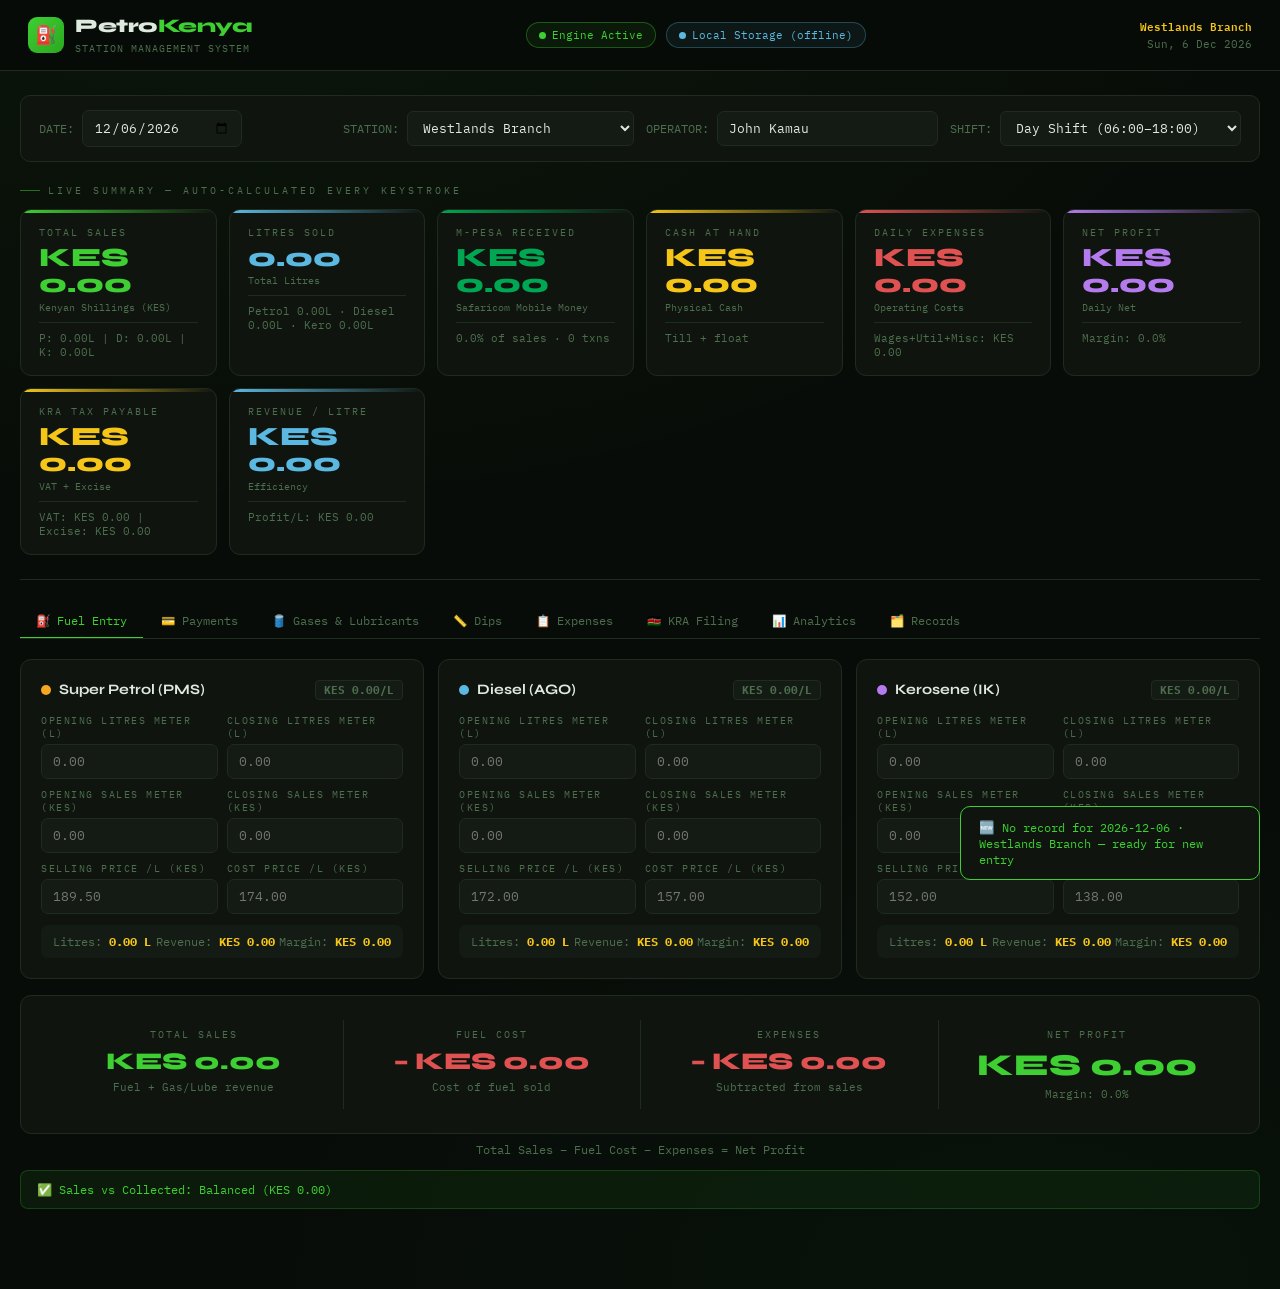
==== commit e08dccfd: "Escape user-typed names before display; guard CSV export Customer, company, car reg, item and branch" ====
--- a/index.html
+++ b/index.html
@@ -1091,6 +1091,9 @@
 const r2 = v  => Math.round(v * 100) / 100;
 const fmt = n => Number(n||0).toLocaleString('en-KE',{minimumFractionDigits:2,maximumFractionDigits:2});
 const fmtL = n => Number(n||0).toFixed(2);
+// Escape text before putting it into innerHTML (customer, item and branch names are typed by users)
+const esc = v => String(v ?? '').replace(/[&<>"']/g, ch =>
+  ({ '&':'&amp;', '<':'&lt;', '>':'&gt;', '"':'&quot;', "'":'&#39;' }[ch]));
 
 // ── Backend API (server.py). Falls back to localStorage when opened as a file ──
 const API_BASE = location.protocol.startsWith('http') ? '/api' : null;
@@ -1731,14 +1734,14 @@
     tbody.innerHTML = INVOICES.map((inv, i) => `
       <tr>
         <td style="color:var(--mut)">${i+1}</td>
-        <td>${inv.customer}</td>
-        <td style="color:var(--acc2)">${inv.company || '—'}</td>
-        <td style="color:var(--blue)">${inv.carReg || '—'}</td>
-        <td>${inv.phone || '—'}</td>
-        <td>${inv.fuelType}</td>
+        <td>${esc(inv.customer)}</td>
+        <td style="color:var(--acc2)">${esc(inv.company || '—')}</td>
+        <td style="color:var(--blue)">${esc(inv.carReg || '—')}</td>
+        <td>${esc(inv.phone || '—')}</td>
+        <td>${esc(inv.fuelType)}</td>
         <td style="color:var(--purple)">KES ${fmt(inv.amount)}</td>
-        <td><button class="btn btn-o" style="padding:3px 9px;font-size:.65rem" onclick="printInvoice(${inv.id})">🖨️</button></td>
-        <td><button class="btn btn-r" style="padding:3px 9px;font-size:.65rem" onclick="deleteInvoice(${inv.id})">✕</button></td>
+        <td><button class="btn btn-o" style="padding:3px 9px;font-size:.65rem" onclick="printInvoice(${Number(inv.id)})">🖨️</button></td>
+        <td><button class="btn btn-r" style="padding:3px 9px;font-size:.65rem" onclick="deleteInvoice(${Number(inv.id)})">✕</button></td>
       </tr>
     `).join('');
   }
@@ -1810,10 +1813,10 @@
     list.innerHTML = MISC_ITEMS.map(item => `
       <div style="display:flex;align-items:center;gap:10px;background:var(--s2);
         border:1px solid var(--brd);border-radius:7px;padding:8px 12px;font-family:var(--mono);font-size:.78rem">
-        <span style="flex:1;min-width:0;overflow:hidden;text-overflow:ellipsis;white-space:nowrap;color:var(--txt)" title="${item.name}">${item.name}</span>
+        <span style="flex:1;min-width:0;overflow:hidden;text-overflow:ellipsis;white-space:nowrap;color:var(--txt)" title="${esc(item.name)}">${esc(item.name)}</span>
         <span style="flex-shrink:0;color:var(--acc2);font-weight:600">KES ${fmt(item.amount)}</span>
         <button class="btn btn-r" style="flex-shrink:0;padding:2px 8px;font-size:.62rem"
-          onclick="deleteMiscItem(${item.id})">✕</button>
+          onclick="deleteMiscItem(${Number(item.id)})">✕</button>
       </div>
     `).join('');
   }
@@ -1892,13 +1895,13 @@
       return `
       <div style="display:flex;align-items:center;gap:10px;background:var(--s2);
         border:1px solid var(--brd);border-radius:7px;padding:8px 12px;font-family:var(--mono);font-size:.78rem">
-        <span style="flex:2;min-width:0;overflow:hidden;text-overflow:ellipsis;white-space:nowrap;color:var(--txt)" title="${item.name}">${item.name}</span>
+        <span style="flex:2;min-width:0;overflow:hidden;text-overflow:ellipsis;white-space:nowrap;color:var(--txt)" title="${esc(item.name)}">${esc(item.name)}</span>
         <span style="flex-shrink:0;color:${catColor};font-size:.68rem;border:1px solid ${catColor};
-          border-radius:4px;padding:1px 7px;text-align:center">${item.category}</span>
-        <span style="flex-shrink:0;color:var(--mut);white-space:nowrap">${item.qty} × KES ${fmt(item.price)}</span>
+          border-radius:4px;padding:1px 7px;text-align:center">${esc(item.category)}</span>
+        <span style="flex-shrink:0;color:var(--mut);white-space:nowrap">${esc(item.qty)} × KES ${fmt(item.price)}</span>
         <span style="flex-shrink:0;color:var(--acc2);font-weight:600;text-align:right;white-space:nowrap">KES ${fmt(lineTotal)}</span>
         <button class="btn btn-r" style="flex-shrink:0;padding:2px 8px;font-size:.62rem"
-          onclick="deleteGasItem(${item.id})">✕</button>
+          onclick="deleteGasItem(${Number(item.id)})">✕</button>
       </div>`;
     }).join('');
   }
@@ -1935,7 +1938,7 @@
 
   const win = window.open('', '_blank', 'width=420,height=600');
   win.document.write(`
-    <html><head><title>${inv.invoiceNo}</title>
+    <html><head><title>${esc(inv.invoiceNo)}</title>
     <style>
       body{font-family:'IBM Plex Mono',monospace;padding:24px;color:#111;max-width:380px;margin:0 auto}
       h1{font-size:16px;margin:0 0 2px}
@@ -1946,14 +1949,14 @@
       .foot{margin-top:24px;font-size:10px;color:#888;text-align:center}
     </style></head>
     <body>
-      <h1>⛽ ${inv.station || 'PetroKenya'}</h1>
-      <div class="sub">Fuel Credit Invoice &nbsp;·&nbsp; ${inv.invoiceNo}</div>
-      <div class="row"><span>Date</span><span>${inv.date}</span></div>
-      <div class="row"><span>Customer Name</span><span>${inv.customer}</span></div>
-      <div class="row"><span>Company</span><span>${inv.company || '—'}</span></div>
-      <div class="row"><span>Car Reg. No.</span><span>${inv.carReg || '—'}</span></div>
-      <div class="row"><span>Phone Number</span><span>${inv.phone || '—'}</span></div>
-      <div class="row"><span>Fuel Type</span><span>${inv.fuelType}</span></div>
+      <h1>⛽ ${esc(inv.station || 'PetroKenya')}</h1>
+      <div class="sub">Fuel Credit Invoice &nbsp;·&nbsp; ${esc(inv.invoiceNo)}</div>
+      <div class="row"><span>Date</span><span>${esc(inv.date)}</span></div>
+      <div class="row"><span>Customer Name</span><span>${esc(inv.customer)}</span></div>
+      <div class="row"><span>Company</span><span>${esc(inv.company || '—')}</span></div>
+      <div class="row"><span>Car Reg. No.</span><span>${esc(inv.carReg || '—')}</span></div>
+      <div class="row"><span>Phone Number</span><span>${esc(inv.phone || '—')}</span></div>
+      <div class="row"><span>Fuel Type</span><span>${esc(inv.fuelType)}</span></div>
       <div class="total"><span>AMOUNT DUE</span><span>KES ${fmt(inv.amount)}</span></div>
       <div class="foot">Thank you for fuelling with us.<br>This is a credit invoice — payment terms apply.</div>
     </body></html>
@@ -1984,7 +1987,7 @@
   if (!display.length) {
     tbody.innerHTML = `<tr><td colspan="14" style="text-align:center;padding:36px;
       color:var(--mut);font-family:var(--mono);font-size:.76rem">
-      ${filterBranch ? `No records for ${filterBranch} yet.` : 'No records saved yet.'}<br>
+      ${filterBranch ? `No records for ${esc(filterBranch)} yet.` : 'No records saved yet.'}<br>
       Fill in today\'s data and click 💾 Save Daily Record.
     </td></tr>`;
     return;
@@ -2014,8 +2017,8 @@
 
       return `<tr data-id="${safeId}" onclick="openDetail(event, ${safeId})" style="cursor:pointer">
         <td style="color:var(--mut)">${idLabel}</td>
-        <td>${r.report_date || '—'}</td>
-        <td style="color:var(--acc2);max-width:120px;overflow:hidden;text-overflow:ellipsis">${r.station || '—'}</td>
+        <td>${esc(r.report_date || '—')}</td>
+        <td style="color:var(--acc2);max-width:120px;overflow:hidden;text-overflow:ellipsis">${esc(r.station || '—')}</td>
         <td>${fmtL(pLit)}</td>
         <td>${fmtL(dLit)}</td>
         <td style="color:var(--blue)">${fmtL(totLit)}</td>
@@ -2038,7 +2041,7 @@
   } catch(e) {
     console.error('loadRecs render error:', e);
     tbody.innerHTML = `<tr><td colspan="14" style="color:var(--red);padding:20px;font-family:var(--mono);font-size:.74rem">
-      Render error: ${e.message} — try clearing localStorage.
+      Render error: ${esc(e.message)} — try clearing localStorage.
     </td></tr>`;
   }
 }
@@ -2158,7 +2161,7 @@
   if (r.gas_items && r.gas_items.length) {
     gasSec.style.display = 'block';
     gasList.innerHTML = r.gas_items.map(i =>
-      `<div class="m-row"><span>${i.name} (${i.category}) — ${i.qty} × KES ${fmt(i.price)}</span><span>KES ${fmt(i.qty * i.price)}</span></div>`
+      `<div class="m-row"><span>${esc(i.name)} (${esc(i.category)}) — ${esc(i.qty)} × KES ${fmt(i.price)}</span><span>KES ${fmt(i.qty * i.price)}</span></div>`
     ).join('') + `<div class="m-row" style="border-top:1px solid var(--brd);margin-top:4px;padding-top:6px">
       <span><b>Gas/Lube Revenue</b></span><span>KES ${fmt(r.gas_lube_revenue || 0)}</span></div>`;
   } else {
@@ -2178,7 +2181,7 @@
   if (r.invoices && r.invoices.length) {
     invSec.style.display = 'block';
     invList.innerHTML = r.invoices.map(inv =>
-      `<div class="m-row"><span>${inv.customer || '—'}${inv.company ? ' · ' + inv.company : ''}${inv.carReg ? ' · ' + inv.carReg : ''}</span><span>KES ${fmt(inv.amount || 0)}</span></div>`
+      `<div class="m-row"><span>${esc(inv.customer || '—')}${esc(inv.company ? ' · ' + inv.company : '')}${esc(inv.carReg ? ' · ' + inv.carReg : '')}</span><span>KES ${fmt(inv.amount || 0)}</span></div>`
     ).join('');
   } else {
     invSec.style.display = 'none';
@@ -2195,7 +2198,7 @@
   const miscList = $('rdMiscItems');
   if (r.misc_items && r.misc_items.length) {
     miscList.innerHTML = r.misc_items.map(i =>
-      `<div class="m-row" style="padding-left:12px;font-size:.72rem;color:var(--mut)"><span>↳ ${i.name}</span><span>KES ${fmt(i.amount)}</span></div>`
+      `<div class="m-row" style="padding-left:12px;font-size:.72rem;color:var(--mut)"><span>↳ ${esc(i.name)}</span><span>KES ${fmt(i.amount)}</span></div>`
     ).join('');
   } else {
     miscList.innerHTML = '';
@@ -2351,7 +2354,7 @@
     const lbl = (r.report_date || '').substring(5) || '—';
     const barColor = v < 0 ? 'var(--red)' : color;
     return `<div class="cb-row">
-      <div class="cb-lbl" title="${r.report_date || ''}">${lbl}</div>
+      <div class="cb-lbl" title="${esc(r.report_date || '')}">${esc(lbl)}</div>
       <div class="cb-track">
         <div class="cb-fill" style="width:${pct}%;background:${barColor}"></div>
       </div>
@@ -2404,7 +2407,8 @@
   ];
   const escape = v => {
     if (v === null || v === undefined) return '';
-    const s = String(v);
+    let s = String(v);
+    if (typeof v === 'string' && /^[=+\-@\t\r]/.test(s)) s = "'" + s;
     return s.includes(',') || s.includes('"') || s.includes('\n')
       ? '"' + s.replace(/"/g, '""') + '"'
       : s;
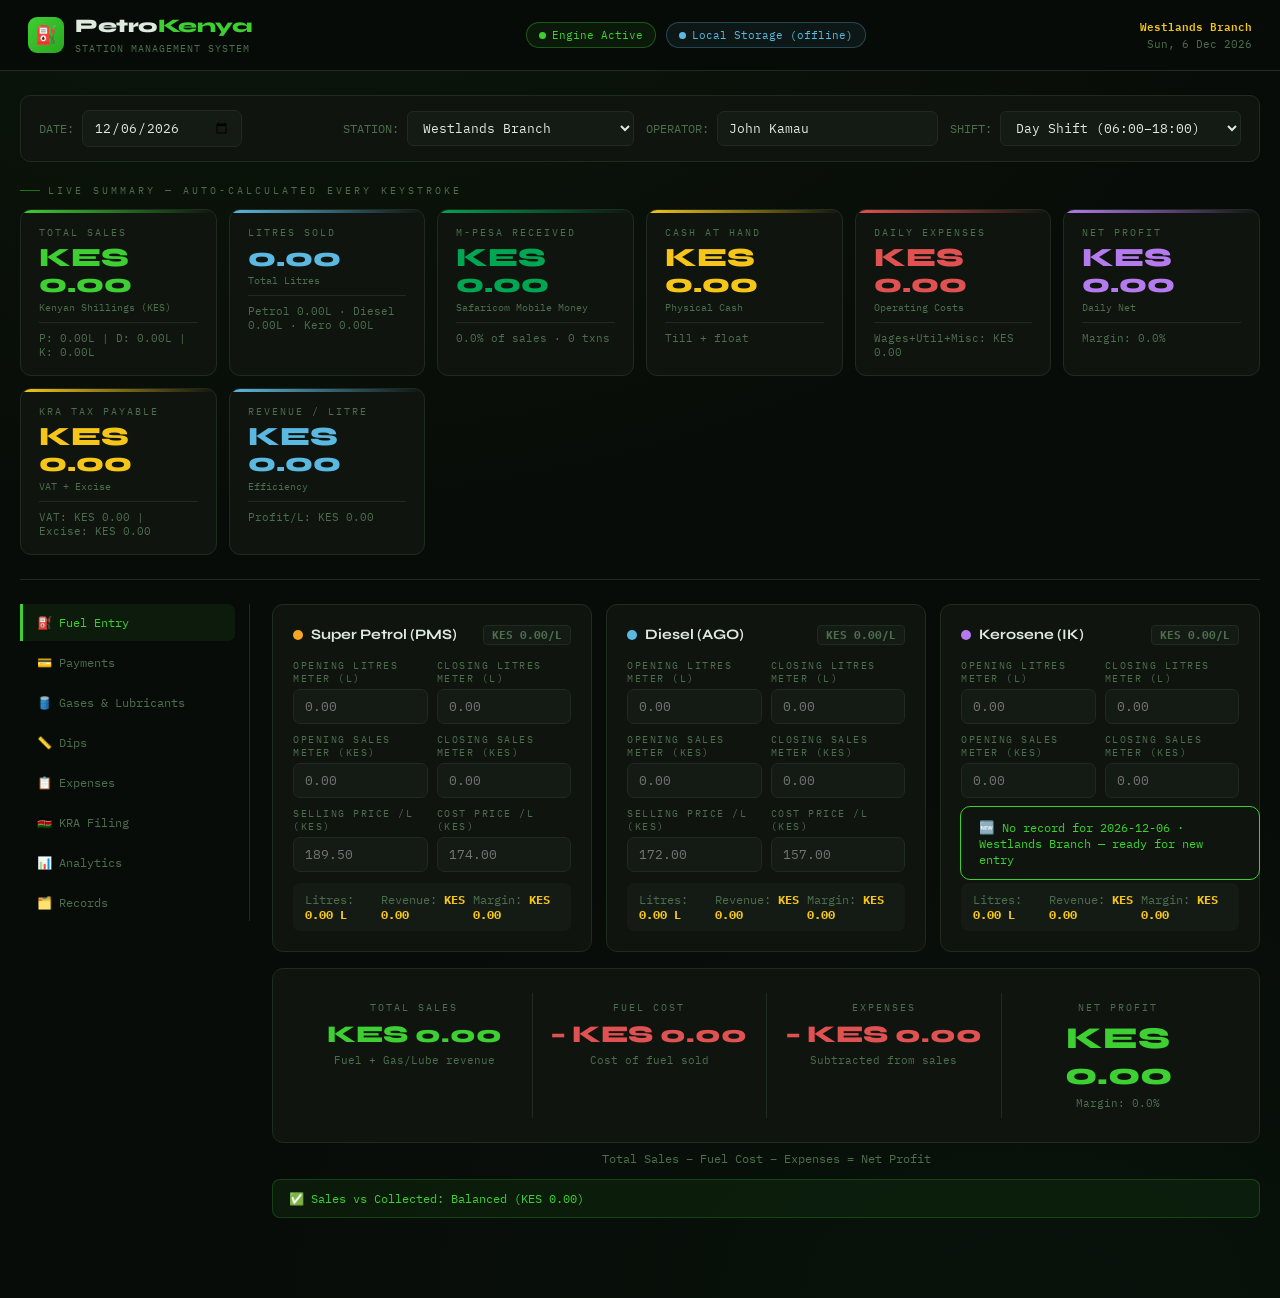
==== commit 884fc05e: "Show the section menu as a vertical list Fuel Entry through Records now run down a sidebar beside th" ====
--- a/index.html
+++ b/index.html
@@ -222,6 +222,24 @@
   .card-val,.pv,.kcc-item .val{color:#000!important}
 }
 
+/* ════ VERTICAL MENU ════ */
+/* Sidebar menu on wide screens; on phones the list stacks above the section */
+.workspace{display:grid;grid-template-columns:230px minmax(0,1fr);gap:22px;align-items:start}
+.workspace .tabs{flex-direction:column;gap:3px;overflow:visible;margin-bottom:0;
+  border-bottom:none;border-right:1px solid var(--brd);padding-right:14px;
+  position:sticky;top:calc(env(safe-area-inset-top,0px) + 96px)}
+.workspace .tab-btn{text-align:left;white-space:normal;margin-bottom:0;padding:11px 14px;
+  border-bottom:none;border-left:3px solid transparent;border-radius:0 7px 7px 0;font-size:.76rem}
+.workspace .tab-btn.on{border-left-color:var(--acc);background:rgba(62,207,50,.08)}
+.panels{min-width:0}
+.panel{scroll-margin-top:calc(env(safe-area-inset-top,0px) + 120px)}
+@media (max-width:760px){
+  .workspace{grid-template-columns:minmax(0,1fr);gap:16px}
+  .workspace .tabs{position:static;border-right:none;padding-right:0;padding-bottom:12px;
+    border-bottom:1px solid var(--brd)}
+  .workspace .tab-btn{padding:12px 14px;font-size:.8rem}
+}
+
 /* ════ TOAST ════ */
 #toast{position:fixed;bottom:20px;right:20px;background:var(--s1);
   border:1px solid var(--acc);border-radius:10px;padding:12px 18px;
@@ -345,7 +363,8 @@
   <hr class="sep">
 
   <!-- ══ TABS ══ -->
-  <div class="tabs" id="tabBar">
+  <div class="workspace">
+  <div class="tabs" id="tabBar" role="tablist" aria-orientation="vertical">
     <button class="tab-btn on"  onclick="tab('fuel',this)">⛽ Fuel Entry</button>
     <button class="tab-btn"     onclick="tab('pay',this)">💳 Payments</button>
     <button class="tab-btn"     onclick="tab('gas',this)">🛢️ Gases & Lubricants</button>
@@ -356,6 +375,7 @@
     <button class="tab-btn"     onclick="tab('rec',this)">🗂️ Records</button>
   </div>
 
+  <div class="panels">
   <!-- ══ PANEL: FUEL ══ -->
   <div class="panel on" id="p-fuel">
     <div class="g2">
@@ -912,6 +932,9 @@
     </div>
   </div>
 
+  </div><!-- /panels -->
+  </div><!-- /workspace -->
+
 </main>
 
 <!-- ══ KRA MODAL ══ -->
@@ -1416,6 +1439,8 @@
   document.querySelectorAll('.tab-btn').forEach(b => b.classList.remove('on'));
   $('p-'+name).classList.add('on');
   btn.classList.add('on');
+  // On phones the menu sits above the section, so jump down to what was opened
+  if (window.matchMedia('(max-width:760px)').matches) $('p-'+name).scrollIntoView({ block: 'start' });
   if (name === 'ana') renderAnalytics();
   if (name === 'rec') loadRecs();
 }
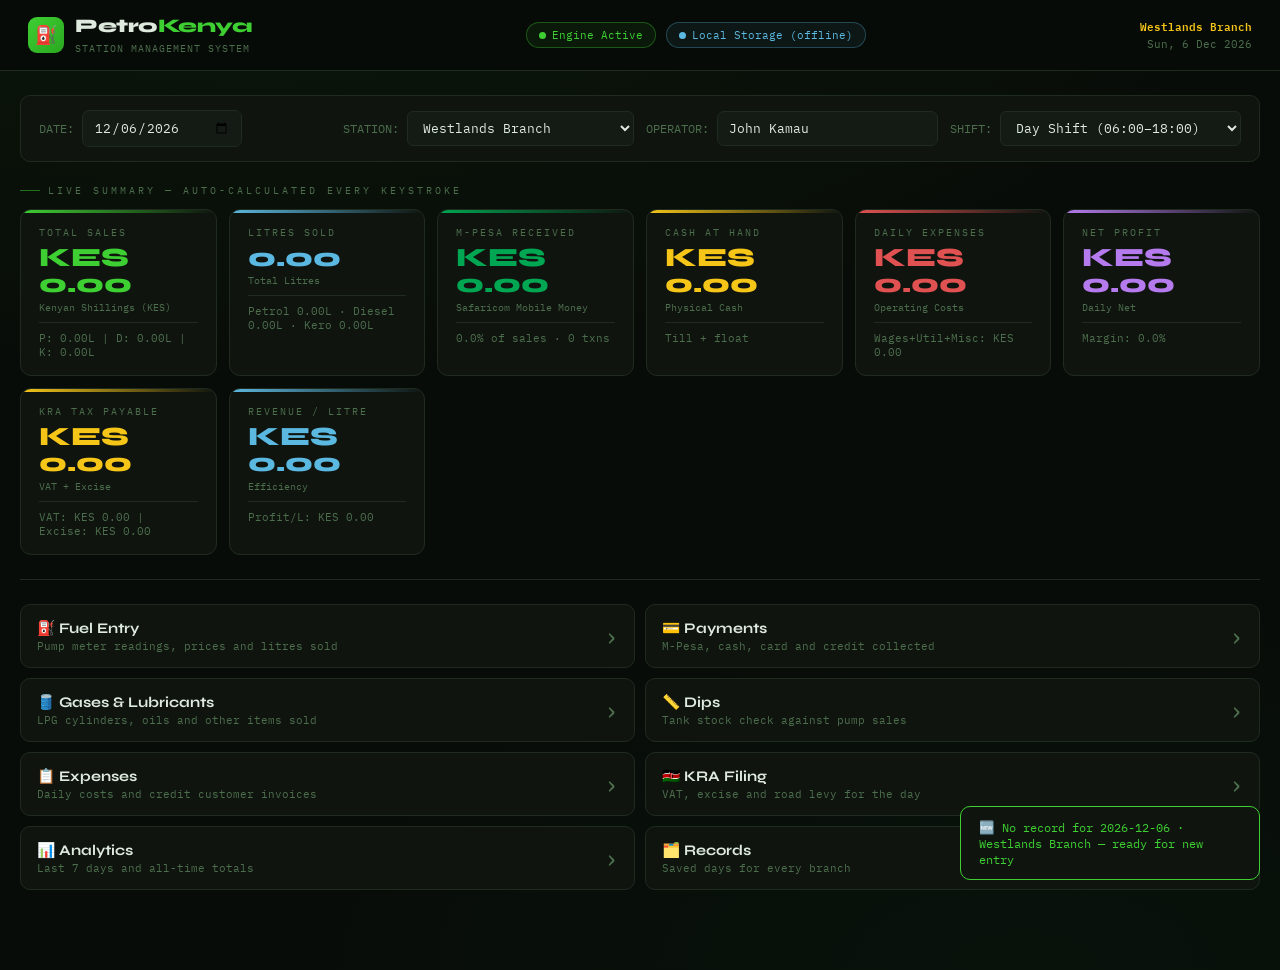
==== commit 31f485ac: "Open each section as its own page The home page now shows the date and branch bar, the live summary " ====
--- a/index.html
+++ b/index.html
@@ -222,23 +222,27 @@
   .card-val,.pv,.kcc-item .val{color:#000!important}
 }
 
-/* ════ VERTICAL MENU ════ */
-/* Sidebar menu on wide screens; on phones the list stacks above the section */
-.workspace{display:grid;grid-template-columns:230px minmax(0,1fr);gap:22px;align-items:start}
-.workspace .tabs{flex-direction:column;gap:3px;overflow:visible;margin-bottom:0;
-  border-bottom:none;border-right:1px solid var(--brd);padding-right:14px;
-  position:sticky;top:calc(env(safe-area-inset-top,0px) + 96px)}
-.workspace .tab-btn{text-align:left;white-space:normal;margin-bottom:0;padding:11px 14px;
-  border-bottom:none;border-left:3px solid transparent;border-radius:0 7px 7px 0;font-size:.76rem}
-.workspace .tab-btn.on{border-left-color:var(--acc);background:rgba(62,207,50,.08)}
-.panels{min-width:0}
-.panel{scroll-margin-top:calc(env(safe-area-inset-top,0px) + 120px)}
-@media (max-width:760px){
-  .workspace{grid-template-columns:minmax(0,1fr);gap:16px}
-  .workspace .tabs{position:static;border-right:none;padding-right:0;padding-bottom:12px;
-    border-bottom:1px solid var(--brd)}
-  .workspace .tab-btn{padding:12px 14px;font-size:.8rem}
-}
+/* ════ PAGES ════ */
+/* Home shows the summary and a menu; each menu item opens its section as a page of its own */
+.workspace{display:block}
+.workspace .tabs{flex-direction:column;gap:8px;overflow:visible;margin-bottom:0;border-bottom:none}
+.workspace .tab-btn{display:grid;grid-template-columns:minmax(0,1fr) auto;align-items:center;gap:2px 12px;
+  text-align:left;white-space:normal;margin-bottom:0;padding:14px 16px;border:1px solid var(--brd);
+  border-radius:10px;background:var(--s1);font-size:.8rem;color:var(--txt)}
+.workspace .tab-btn::after{content:'›';grid-column:2;grid-row:1 / span 2;font-size:1.5rem;color:var(--mut);line-height:1}
+.workspace .tab-btn:hover{border-color:var(--acc);background:var(--s2)}
+.tab-name{grid-column:1;font-family:var(--sans);font-weight:700;font-size:.92rem}
+.tab-desc{grid-column:1;font-size:.7rem;color:var(--mut)}
+.page-bar{display:none;align-items:center;gap:14px;margin-bottom:18px;padding-bottom:14px;border-bottom:1px solid var(--brd)}
+.page-title{font-weight:800;font-size:1.15rem;line-height:1.2}
+.page-ctx{font-family:var(--mono);font-size:.7rem;color:var(--mut);margin-top:3px}
+.back-btn{flex-shrink:0;padding:8px 14px;font-size:.8rem}
+/* Home view */
+body:not(.in-page) .panels .panel{display:none}
+/* Section page view */
+body.in-page .home-only,body.in-page .top-bar,body.in-page .cards,body.in-page .tabs{display:none}
+body.in-page .page-bar{display:flex}
+@media (min-width:761px){.workspace .tabs{display:grid;grid-template-columns:repeat(2,minmax(0,1fr));gap:10px}}
 
 /* ════ TOAST ════ */
 #toast{position:fixed;bottom:20px;right:20px;background:var(--s1);
@@ -308,7 +312,7 @@
   </div>
 
   <!-- ── SUMMARY CARDS ── -->
-  <div class="stag">Live Summary — auto-calculated every keystroke</div>
+  <div class="stag home-only">Live Summary — auto-calculated every keystroke</div>
   <div class="cards">
     <div class="card" style="--c:#3ecf32">
       <div class="card-lbl">Total Sales</div>
@@ -360,24 +364,31 @@
     </div>
   </div>
 
-  <hr class="sep">
+  <hr class="sep home-only">
 
   <!-- ══ TABS ══ -->
   <div class="workspace">
-  <div class="tabs" id="tabBar" role="tablist" aria-orientation="vertical">
-    <button class="tab-btn on"  onclick="tab('fuel',this)">⛽ Fuel Entry</button>
-    <button class="tab-btn"     onclick="tab('pay',this)">💳 Payments</button>
-    <button class="tab-btn"     onclick="tab('gas',this)">🛢️ Gases & Lubricants</button>
-    <button class="tab-btn"     onclick="tab('dips',this)">📏 Dips</button>
-    <button class="tab-btn"     onclick="tab('exp',this)">📋 Expenses</button>
-    <button class="tab-btn"     onclick="tab('kra',this)">🇰🇪 KRA Filing</button>
-    <button class="tab-btn"     onclick="tab('ana',this)">📊 Analytics</button>
-    <button class="tab-btn"     onclick="tab('rec',this)">🗂️ Records</button>
+  <div class="tabs" id="tabBar" aria-label="Sections">
+    <button class="tab-btn" onclick="tab('fuel',this)"><span class="tab-name">⛽ Fuel Entry</span><span class="tab-desc">Pump meter readings, prices and litres sold</span></button>
+    <button class="tab-btn" onclick="tab('pay',this)"><span class="tab-name">💳 Payments</span><span class="tab-desc">M-Pesa, cash, card and credit collected</span></button>
+    <button class="tab-btn" onclick="tab('gas',this)"><span class="tab-name">🛢️ Gases & Lubricants</span><span class="tab-desc">LPG cylinders, oils and other items sold</span></button>
+    <button class="tab-btn" onclick="tab('dips',this)"><span class="tab-name">📏 Dips</span><span class="tab-desc">Tank stock check against pump sales</span></button>
+    <button class="tab-btn" onclick="tab('exp',this)"><span class="tab-name">📋 Expenses</span><span class="tab-desc">Daily costs and credit customer invoices</span></button>
+    <button class="tab-btn" onclick="tab('kra',this)"><span class="tab-name">🇰🇪 KRA Filing</span><span class="tab-desc">VAT, excise and road levy for the day</span></button>
+    <button class="tab-btn" onclick="tab('ana',this)"><span class="tab-name">📊 Analytics</span><span class="tab-desc">Last 7 days and all-time totals</span></button>
+    <button class="tab-btn" onclick="tab('rec',this)"><span class="tab-name">🗂️ Records</span><span class="tab-desc">Saved days for every branch</span></button>
   </div>
 
   <div class="panels">
+    <div class="page-bar">
+      <button class="btn btn-o back-btn" onclick="goHome()" aria-label="Back to menu">‹ Back</button>
+      <div style="min-width:0">
+        <div class="page-title" id="pageTitle">—</div>
+        <div class="page-ctx" id="pageCtx">—</div>
+      </div>
+    </div>
   <!-- ══ PANEL: FUEL ══ -->
-  <div class="panel on" id="p-fuel">
+  <div class="panel" id="p-fuel">
     <div class="g2">
       <!-- PETROL -->
       <div class="box">
@@ -1434,16 +1445,55 @@
 }
 
 // ── Tabs ──────────────────────────────────────────────────────────────────────
-function tab(name, btn) {
-  document.querySelectorAll('.panel').forEach(p => p.classList.remove('on'));
-  document.querySelectorAll('.tab-btn').forEach(b => b.classList.remove('on'));
-  $('p-'+name).classList.add('on');
-  btn.classList.add('on');
-  // On phones the menu sits above the section, so jump down to what was opened
-  if (window.matchMedia('(max-width:760px)').matches) $('p-'+name).scrollIntoView({ block: 'start' });
-  if (name === 'ana') renderAnalytics();
-  if (name === 'rec') loadRecs();
-}
+// ── Pages: the menu opens each section as its own page (#fuel, #pay …) ─────
+// The address hash keeps the browser / phone Back button working.
+const PAGES = ['fuel', 'pay', 'gas', 'dips', 'exp', 'kra', 'ana', 'rec'];
+let openedFromMenu = false;
+
+function showPage(name) {
+  const page = PAGES.includes(name) ? name : null;
+  document.querySelectorAll('.panel').forEach(p => p.classList.toggle('on', p.id === 'p-' + page));
+  document.querySelectorAll('#tabBar .tab-btn').forEach(b =>
+    b.classList.toggle('on', (b.getAttribute('onclick') || '').includes("'" + page + "'")));
+  document.body.classList.toggle('in-page', !!page);
+  if (page) {
+    const btn = [...document.querySelectorAll('#tabBar .tab-btn')]
+      .find(b => (b.getAttribute('onclick') || '').includes("'" + page + "'"));
+    $('pageTitle').textContent = btn ? btn.querySelector('.tab-name').textContent : '';
+    updatePageContext();
+    if (page === 'ana') renderAnalytics();
+    if (page === 'rec') loadRecs();
+  }
+  window.scrollTo(0, 0);
+}
+
+function updatePageContext() {
+  const d = sv('fDate');
+  const when = d ? new Date(d + 'T00:00:00').toLocaleDateString('en-KE',
+    { weekday: 'short', day: 'numeric', month: 'short', year: 'numeric' }) : '';
+  $('pageCtx').textContent = [sv('fStation'), when].filter(Boolean).join(' · ');
+}
+
+function route() { showPage(location.hash.slice(1)); }
+
+// Called by the menu buttons
+function tab(name) {
+  openedFromMenu = true;
+  showPage(name);
+  try { if (location.hash !== '#' + name) location.hash = name; } catch (e) { /* no history here */ }
+}
+
+function goHome() {
+  if (openedFromMenu && location.hash) {
+    openedFromMenu = false;
+    history.back();                       // hashchange → route() shows the menu
+  } else {
+    try { history.replaceState(null, '', location.pathname + location.search); } catch (e) { /* ignore */ }
+    showPage(null);
+  }
+}
+
+window.addEventListener('hashchange', route);
 
 // ── localStorage DB (mirrors SQLite backend) ──────────────────────────────────
 // ── localStorage helpers ──────────────────────────────────────────────────────
@@ -2538,6 +2588,7 @@
 
   // Keep the date correct automatically if the app is left open overnight
   startMidnightWatcher();
+  route();
 
   // Also re-sync date when the tab regains focus (covers laptop sleep/wake)
   document.addEventListener('visibilitychange', () => {
